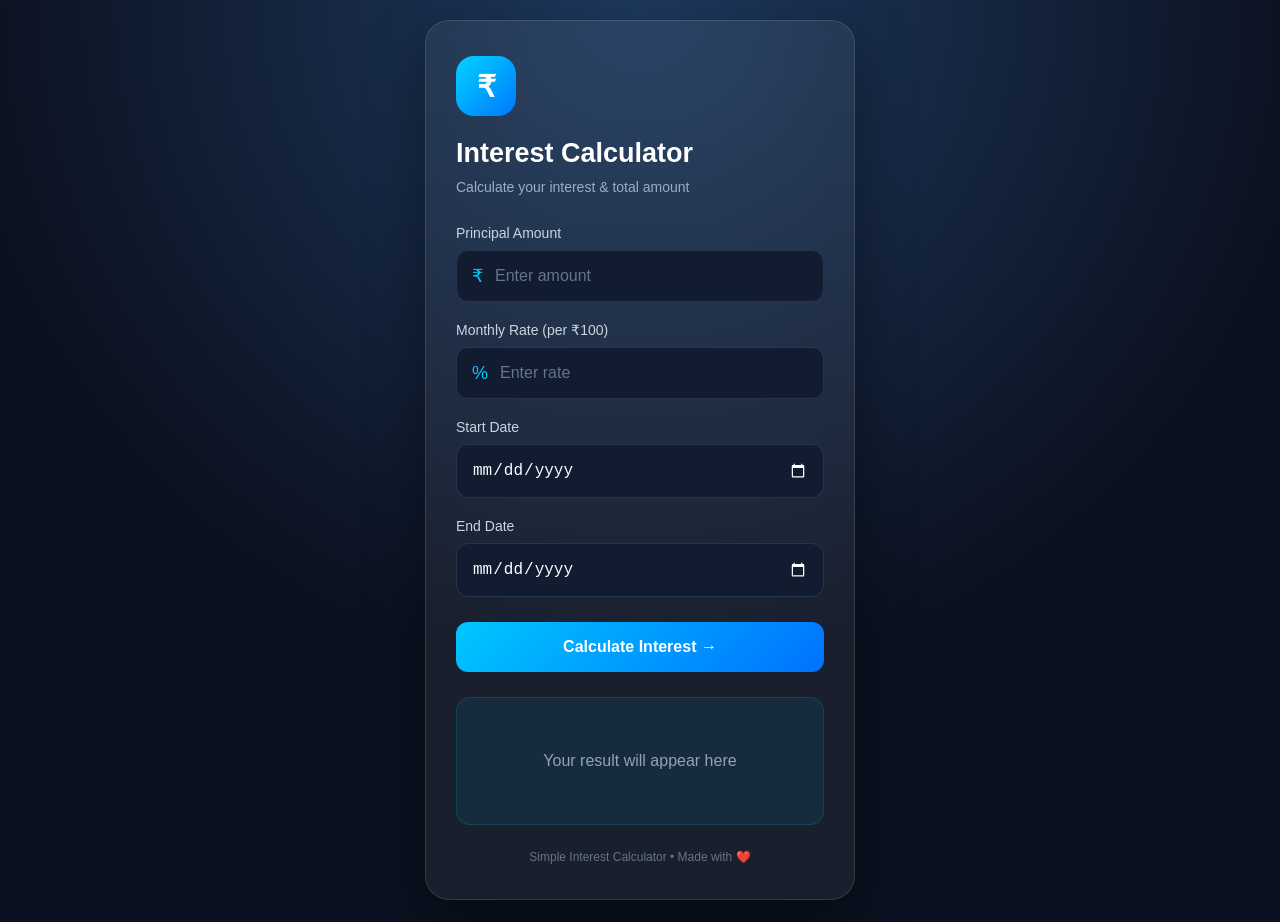
==== index.html @ 7c33886a "Add files via upload" ====
<!DOCTYPE html>
<html lang="en">
<head>
    <meta charset="UTF-8">
<meta name="viewport" content="width=device-width, initial-scale=1.0">
<title>Interest Calculator</title>

<link rel="icon" type="image/png" href="https://raw.githubusercontent.com/ManishKumar18k/Interest-Calculator/main/Glossy%20Rupee%20Investment%20Growth%20Icon.png">

<link rel="stylesheet" href="styles.css">
</head>
<body>

    <div class="container">

        <div class="calculator">

            <div class="icon">₹</div>

            <h1>Interest Calculator</h1>
            <p class="subtitle">Calculate your interest & total amount</p>

            <div class="input-box">
                <label>Principal Amount</label>
                <div class="input-field">
                    <span>₹</span>
                    <input type="number" id="principal" placeholder="Enter amount">
                </div>
            </div>

            <div class="input-box">
                <label>Monthly Rate (per ₹100)</label>
                <div class="input-field">
                    <span>%</span>
                    <input type="number" id="rate" placeholder="Enter rate">
                </div>
            </div>

            <div class="input-box">
                <label>Start Date</label>
                <div class="input-field">
                    <input type="date" id="startDate">
                </div>
            </div>

            <div class="input-box">
                <label>End Date</label>
                <div class="input-field">
                    <input type="date" id="endDate">
                </div>
            </div>

            <button onclick="calculateInterest()">Calculate Interest →</button>

            <div id="result" class="result">
                <p>Your result will appear here</p>
            </div>

            <div class="footer">
                Simple Interest Calculator • Made with ❤️
            </div>

        </div>

    </div>

    <script src="script.js"></script>

</body>
</html>
---- styles.css ----
* {
    margin: 0;
    padding: 0;
    box-sizing: border-box;
}

body {
    font-family: Arial, sans-serif;
    background: #0b1120;
    color: white;
    min-height: 100vh;
}

.container {
    min-height: 100vh;
    display: flex;
    justify-content: center;
    align-items: center;
    padding: 20px;
    background: radial-gradient(circle at top, #1e3a5f, #0b1120 60%);
}

.calculator {
    width: 100%;
    max-width: 430px;
    padding: 35px 30px;
    background: rgba(255, 255, 255, 0.06);
    border: 1px solid rgba(255, 255, 255, 0.12);
    border-radius: 24px;
    box-shadow: 0 20px 60px rgba(0, 0, 0, 0.4);
    backdrop-filter: blur(15px);
}

.icon {
    width: 60px;
    height: 60px;
    display: flex;
    justify-content: center;
    align-items: center;
    background: linear-gradient(135deg, #00d4ff, #0077ff);
    border-radius: 18px;
    font-size: 30px;
    font-weight: bold;
    margin-bottom: 22px;
}

h1 {
    font-size: 27px;
    margin-bottom: 10px;
}

.subtitle {
    color: #9caec5;
    font-size: 14px;
    margin-bottom: 30px;
}

.input-box {
    margin-bottom: 20px;
}

label {
    display: block;
    font-size: 14px;
    color: #cbd5e1;
    margin-bottom: 9px;
}

.input-field {
    display: flex;
    align-items: center;
    background: #111c30;
    border: 1px solid #263650;
    border-radius: 12px;
    padding: 0 15px;
    transition: 0.3s;
}

.input-field:focus-within {
    border-color: #00bfff;
    box-shadow: 0 0 0 3px rgba(0, 191, 255, 0.12);
}

.input-field span {
    color: #00c8ff;
    font-size: 18px;
    margin-right: 12px;
}

input {
    width: 100%;
    padding: 16px 0;
    background: transparent;
    border: none;
    outline: none;
    color: white;
    font-size: 16px;
}

input[type="date"] {
    color-scheme: dark;
}

input::placeholder {
    color: #64748b;
}

button {
    width: 100%;
    padding: 16px;
    border: none;
    border-radius: 12px;
    margin-top: 5px;
    background: linear-gradient(135deg, #00c6ff, #0072ff);
    color: white;
    font-size: 16px;
    font-weight: bold;
    cursor: pointer;
    transition: 0.3s;
}

button:hover {
    transform: translateY(-2px);
    box-shadow: 0 8px 25px rgba(0, 114, 255, 0.35);
}

button:active {
    transform: scale(0.98);
}

.result {
    margin-top: 25px;
    padding: 20px;
    background: rgba(0, 198, 255, 0.08);
    border: 1px solid rgba(0, 198, 255, 0.15);
    border-radius: 14px;
    color: #dbeafe;
    line-height: 1.8;
    white-space: pre-line;
}

.result p {
    color: #94a3b8;
    text-align: center;
}

.footer {
    text-align: center;
    color: #64748b;
    font-size: 12px;
    margin-top: 25px;
}

@media (max-width: 480px) {

    .calculator {
        padding: 28px 22px;
    }

    h1 {
        font-size: 24px;
    }

    .container {
        padding: 15px;
    }
}
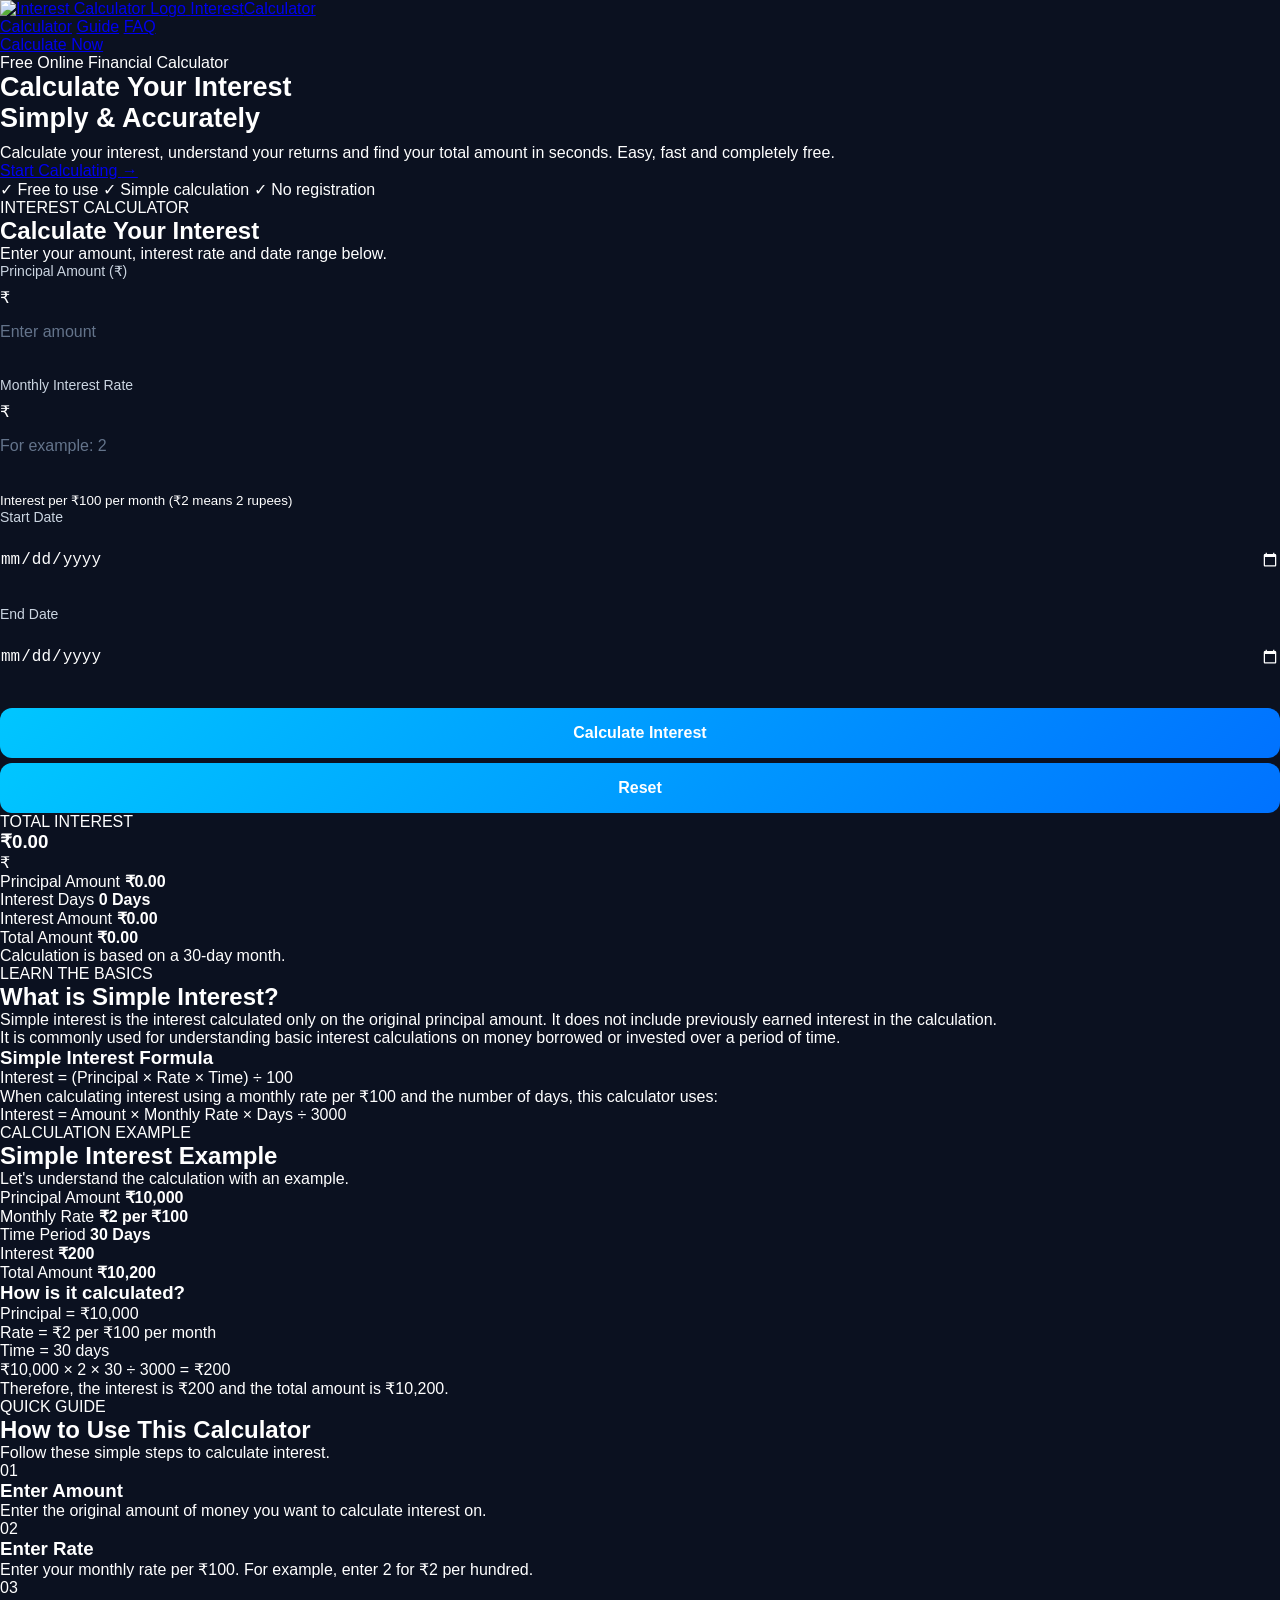
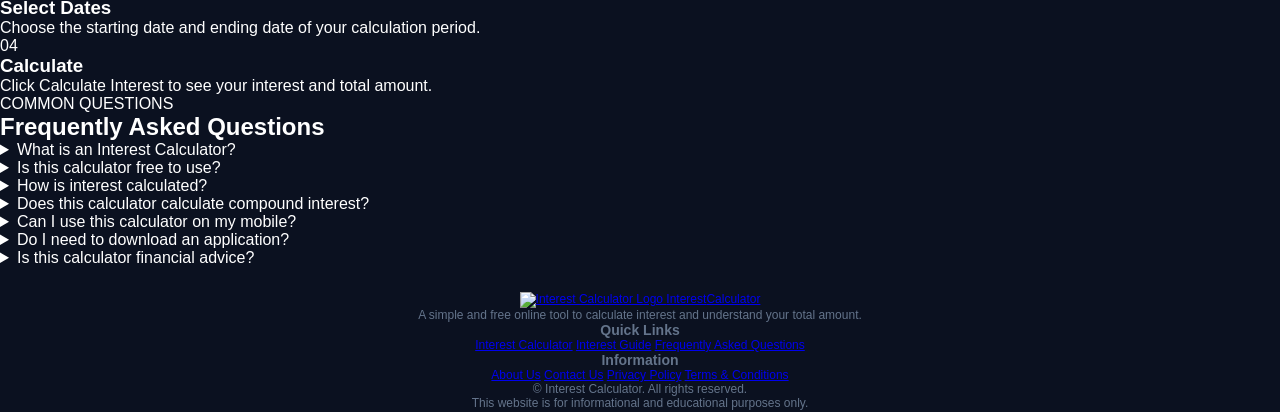
==== commit ac579c6d: "Revamp index.html with SEO and UI improvements Updated the HTML structure and added meta tags for im" ====
--- a/index.html
+++ b/index.html
@@ -3,67 +3,514 @@
 <html lang="en">
 <head>
     <meta charset="UTF-8">
-<meta name="viewport" content="width=device-width, initial-scale=1.0">
-<title>Interest Calculator</title>
-
-<link rel="icon" type="image/png" href="https://raw.githubusercontent.com/ManishKumar18k/Interest-Calculator/main/Glossy%20Rupee%20Investment%20Growth%20Icon.png">
-
-<link rel="stylesheet" href="styles.css">
+    <meta name="viewport" content="width=device-width, initial-scale=1.0">
+
+    <title>Interest Calculator - Calculate Simple Interest Online</title>
+
+    <meta name="description" content="Calculate simple interest quickly and easily with our free interest calculator. Enter amount, monthly rate and dates to calculate interest and total amount.">
+
+    <meta name="keywords" content="interest calculator, simple interest calculator, money interest calculator, interest calculation, monthly interest calculator">
+
+    <meta name="author" content="Interest Calculator">
+
+    <meta name="robots" content="index, follow">
+
+    <meta name="theme-color" content="#0b1220">
+
+    <link rel="icon" type="image/png"
+    href="https://raw.githubusercontent.com/ManishKumar18k/Interest-Calculator/main/Glossy%20Rupee%20Investment%20Growth%20Icon.png">
+
+    <link rel="stylesheet" href="styles.css">
+
+    <script type="application/ld+json">
+    {
+      "@context": "https://schema.org",
+      "@type": "WebApplication",
+      "name": "Interest Calculator",
+      "applicationCategory": "FinanceApplication",
+      "operatingSystem": "Any",
+      "description": "A free online calculator to calculate simple interest based on amount, monthly rate and date range.",
+      "offers": {
+        "@type": "Offer",
+        "price": "0",
+        "priceCurrency": "INR"
+      }
+    }
+    </script>
 </head>
+
 <body>
 
-    <div class="container">
-
-        <div class="calculator">
-
-            <div class="icon">₹</div>
-
-            <h1>Interest Calculator</h1>
-            <p class="subtitle">Calculate your interest & total amount</p>
-
-            <div class="input-box">
-                <label>Principal Amount</label>
-                <div class="input-field">
-                    <span>₹</span>
-                    <input type="number" id="principal" placeholder="Enter amount">
-                </div>
-            </div>
-
-            <div class="input-box">
-                <label>Monthly Rate (per ₹100)</label>
-                <div class="input-field">
-                    <span>%</span>
-                    <input type="number" id="rate" placeholder="Enter rate">
-                </div>
-            </div>
-
-            <div class="input-box">
-                <label>Start Date</label>
-                <div class="input-field">
-                    <input type="date" id="startDate">
-                </div>
-            </div>
-
-            <div class="input-box">
-                <label>End Date</label>
-                <div class="input-field">
-                    <input type="date" id="endDate">
-                </div>
-            </div>
-
-            <button onclick="calculateInterest()">Calculate Interest →</button>
-
-            <div id="result" class="result">
-                <p>Your result will appear here</p>
-            </div>
-
-            <div class="footer">
-                Simple Interest Calculator • Made with ❤️
-            </div>
+    <!-- NAVBAR -->
+    <header class="navbar">
+        <div class="nav-container">
+
+            <a href="index.html" class="brand">
+                <img src="https://raw.githubusercontent.com/ManishKumar18k/Interest-Calculator/main/Glossy%20Rupee%20Investment%20Growth%20Icon.png" alt="Interest Calculator Logo">
+                <span>Interest<span class="brand-highlight">Calculator</span></span>
+            </a>
+
+            <nav class="nav-links">
+                <a href="#calculator">Calculator</a>
+                <a href="#guide">Guide</a>
+                <a href="#faq">FAQ</a>
+            </nav>
+
+            <a href="#calculator" class="nav-button">Calculate Now</a>
 
         </div>
-
-    </div>
+    </header>
+
+
+    <!-- HERO SECTION -->
+    <section class="hero">
+
+        <div class="hero-content">
+
+            <div class="hero-badge">
+                <span class="badge-dot"></span>
+                Free Online Financial Calculator
+            </div>
+
+            <h1>Calculate Your Interest<br>
+                <span class="gradient-text">Simply & Accurately</span>
+            </h1>
+
+            <p>
+                Calculate your interest, understand your returns and find your
+                total amount in seconds. Easy, fast and completely free.
+            </p>
+
+            <a href="#calculator" class="primary-button">
+                Start Calculating <span>→</span>
+            </a>
+
+            <div class="hero-features">
+                <span>✓ Free to use</span>
+                <span>✓ Simple calculation</span>
+                <span>✓ No registration</span>
+            </div>
+
+        </div>
+
+    </section>
+
+
+    <!-- CALCULATOR -->
+    <main>
+
+        <section class="calculator-section" id="calculator">
+
+            <div class="section-heading">
+                <span class="section-label">INTEREST CALCULATOR</span>
+                <h2>Calculate Your Interest</h2>
+                <p>Enter your amount, interest rate and date range below.</p>
+            </div>
+
+            <div class="calculator-card">
+
+                <div class="calculator-form">
+
+                    <div class="input-group">
+
+                        <label for="principal">Principal Amount (₹)</label>
+
+                        <div class="input-box">
+                            <span class="input-icon">₹</span>
+                            <input type="number" id="principal"
+                            placeholder="Enter amount"
+                            min="1"
+                            step="0.01">
+                        </div>
+
+                    </div>
+
+
+                    <div class="input-group">
+
+                        <label for="rate">Monthly Interest Rate</label>
+
+                        <div class="input-box">
+                            <span class="input-icon">₹</span>
+                            <input type="number" id="rate"
+                            placeholder="For example: 2"
+                            min="0"
+                            step="0.01">
+                        </div>
+
+                        <small>Interest per ₹100 per month (₹2 means 2 rupees)</small>
+
+                    </div>
+
+
+                    <div class="date-row">
+
+                        <div class="input-group">
+
+                            <label for="startDate">Start Date</label>
+
+                            <div class="input-box">
+                                <input type="date" id="startDate">
+                            </div>
+
+                        </div>
+
+
+                        <div class="input-group">
+
+                            <label for="endDate">End Date</label>
+
+                            <div class="input-box">
+                                <input type="date" id="endDate">
+                            </div>
+
+                        </div>
+
+                    </div>
+
+
+                    <div class="button-row">
+
+                        <button type="button" id="calculateBtn" class="calculate-button">
+                            Calculate Interest
+                        </button>
+
+                        <button type="button" id="resetBtn" class="reset-button">
+                            Reset
+                        </button>
+
+                    </div>
+
+                    <p id="errorMessage" class="error-message"></p>
+
+                </div>
+
+
+                <!-- RESULT -->
+                <div class="result-card" id="resultCard">
+
+                    <div class="result-top">
+                        <div>
+                            <span class="result-label">TOTAL INTEREST</span>
+                            <h3 id="interestResult">₹0.00</h3>
+                        </div>
+
+                        <div class="result-icon">₹</div>
+                    </div>
+
+                    <div class="result-divider"></div>
+
+                    <div class="result-detail">
+                        <span>Principal Amount</span>
+                        <strong id="principalResult">₹0.00</strong>
+                    </div>
+
+                    <div class="result-detail">
+                        <span>Interest Days</span>
+                        <strong id="daysResult">0 Days</strong>
+                    </div>
+
+                    <div class="result-detail">
+                        <span>Interest Amount</span>
+                        <strong id="interestDetail">₹0.00</strong>
+                    </div>
+
+                    <div class="total-box">
+                        <span>Total Amount</span>
+                        <strong id="totalResult">₹0.00</strong>
+                    </div>
+
+                    <p class="result-note">
+                        Calculation is based on a 30-day month.
+                    </p>
+
+                </div>
+
+            </div>
+
+        </section>
+
+
+        <!-- ABOUT SIMPLE INTEREST -->
+        <section class="content-section" id="guide">
+
+            <div class="section-heading">
+                <span class="section-label">LEARN THE BASICS</span>
+                <h2>What is Simple Interest?</h2>
+            </div>
+
+            <div class="content-card">
+
+                <p>
+                    Simple interest is the interest calculated only on the
+                    original principal amount. It does not include previously
+                    earned interest in the calculation.
+                </p>
+
+                <p>
+                    It is commonly used for understanding basic interest
+                    calculations on money borrowed or invested over a period
+                    of time.
+                </p>
+
+                <div class="formula-box">
+
+                    <h3>Simple Interest Formula</h3>
+
+                    <div class="formula">
+                        Interest = (Principal × Rate × Time) ÷ 100
+                    </div>
+
+                    <p>
+                        When calculating interest using a monthly rate per ₹100
+                        and the number of days, this calculator uses:
+                    </p>
+
+                    <div class="formula">
+                        Interest = Amount × Monthly Rate × Days ÷ 3000
+                    </div>
+
+                </div>
+
+            </div>
+
+        </section>
+
+
+        <!-- EXAMPLE -->
+        <section class="content-section">
+
+            <div class="section-heading">
+                <span class="section-label">CALCULATION EXAMPLE</span>
+                <h2>Simple Interest Example</h2>
+                <p>Let's understand the calculation with an example.</p>
+            </div>
+
+            <div class="example-card">
+
+                <div class="example-item">
+                    <span>Principal Amount</span>
+                    <strong>₹10,000</strong>
+                </div>
+
+                <div class="example-item">
+                    <span>Monthly Rate</span>
+                    <strong>₹2 per ₹100</strong>
+                </div>
+
+                <div class="example-item">
+                    <span>Time Period</span>
+                    <strong>30 Days</strong>
+                </div>
+
+                <div class="example-item">
+                    <span>Interest</span>
+                    <strong class="green-text">₹200</strong>
+                </div>
+
+                <div class="example-total">
+                    <span>Total Amount</span>
+                    <strong>₹10,200</strong>
+                </div>
+
+            </div>
+
+            <div class="example-explanation">
+
+                <h3>How is it calculated?</h3>
+
+                <p>
+                    Principal = ₹10,000<br>
+                    Rate = ₹2 per ₹100 per month<br>
+                    Time = 30 days
+                </p>
+
+                <p class="calculation">
+                    ₹10,000 × 2 × 30 ÷ 3000 = ₹200
+                </p>
+
+                <p>
+                    Therefore, the interest is ₹200 and the total amount is
+                    ₹10,200.
+                </p>
+
+            </div>
+
+        </section>
+
+
+        <!-- HOW TO USE -->
+        <section class="content-section">
+
+            <div class="section-heading">
+                <span class="section-label">QUICK GUIDE</span>
+                <h2>How to Use This Calculator</h2>
+                <p>Follow these simple steps to calculate interest.</p>
+            </div>
+
+            <div class="steps-grid">
+
+                <div class="step-card">
+                    <div class="step-number">01</div>
+                    <h3>Enter Amount</h3>
+                    <p>Enter the original amount of money you want to calculate interest on.</p>
+                </div>
+
+                <div class="step-card">
+                    <div class="step-number">02</div>
+                    <h3>Enter Rate</h3>
+                    <p>Enter your monthly rate per ₹100. For example, enter 2 for ₹2 per hundred.</p>
+                </div>
+
+                <div class="step-card">
+                    <div class="step-number">03</div>
+                    <h3>Select Dates</h3>
+                    <p>Choose the starting date and ending date of your calculation period.</p>
+                </div>
+
+                <div class="step-card">
+                    <div class="step-number">04</div>
+                    <h3>Calculate</h3>
+                    <p>Click Calculate Interest to see your interest and total amount.</p>
+                </div>
+
+            </div>
+
+        </section>
+
+
+        <!-- FAQ -->
+        <section class="content-section faq-section" id="faq">
+
+            <div class="section-heading">
+                <span class="section-label">COMMON QUESTIONS</span>
+                <h2>Frequently Asked Questions</h2>
+            </div>
+
+            <div class="faq-list">
+
+                <details class="faq-item">
+                    <summary>What is an Interest Calculator?</summary>
+                    <p>
+                        An interest calculator is a tool that helps you calculate
+                        interest on a principal amount based on a rate and time period.
+                    </p>
+                </details>
+
+                <details class="faq-item">
+                    <summary>Is this calculator free to use?</summary>
+                    <p>
+                        Yes, this calculator is free to use. You do not need to
+                        create an account or register.
+                    </p>
+                </details>
+
+                <details class="faq-item">
+                    <summary>How is interest calculated?</summary>
+                    <p>
+                        Interest is calculated using the principal amount,
+                        monthly rate per ₹100 and the number of days.
+                        The calculation assumes a 30-day month.
+                    </p>
+                </details>
+
+                <details class="faq-item">
+                    <summary>Does this calculator calculate compound interest?</summary>
+                    <p>
+                        No. This calculator currently calculates simple interest.
+                        Compound interest calculations are different because
+                        interest may be added to the principal over time.
+                    </p>
+                </details>
+
+                <details class="faq-item">
+                    <summary>Can I use this calculator on my mobile?</summary>
+                    <p>
+                        Yes. The website is designed to work on mobile phones,
+                        tablets and desktop computers.
+                    </p>
+                </details>
+
+                <details class="faq-item">
+                    <summary>Do I need to download an application?</summary>
+                    <p>
+                        No. You can use this calculator directly in your web browser.
+                    </p>
+                </details>
+
+                <details class="faq-item">
+                    <summary>Is this calculator financial advice?</summary>
+                    <p>
+                        No. This calculator is only a calculation tool.
+                        It does not provide financial, investment or legal advice.
+                        Please verify your rate and calculation before making decisions.
+                    </p>
+                </details>
+
+            </div>
+
+        </section>
+
+    </main>
+
+
+    <!-- FOOTER -->
+    <footer class="footer">
+
+        <div class="footer-main">
+
+            <div class="footer-brand">
+
+                <a href="index.html" class="brand footer-logo">
+                    <img src="https://raw.githubusercontent.com/ManishKumar18k/Interest-Calculator/main/Glossy%20Rupee%20Investment%20Growth%20Icon.png" alt="Interest Calculator Logo">
+                    <span>Interest<span class="brand-highlight">Calculator</span></span>
+                </a>
+
+                <p>
+                    A simple and free online tool to calculate interest and
+                    understand your total amount.
+                </p>
+
+            </div>
+
+
+            <div class="footer-links">
+
+                <h3>Quick Links</h3>
+
+                <a href="#calculator">Interest Calculator</a>
+                <a href="#guide">Interest Guide</a>
+                <a href="#faq">Frequently Asked Questions</a>
+
+            </div>
+
+
+            <div class="footer-links">
+
+                <h3>Information</h3>
+
+                <a href="about.html">About Us</a>
+                <a href="contact.html">Contact Us</a>
+                <a href="privacy-policy.html">Privacy Policy</a>
+                <a href="terms.html">Terms & Conditions</a>
+
+            </div>
+
+        </div>
+
+
+        <div class="footer-bottom">
+
+            <p>© <span id="currentYear"></span> Interest Calculator. All rights reserved.</p>
+
+            <p class="disclaimer">
+                This website is for informational and educational purposes only.
+            </p>
+
+        </div>
+
+    </footer>
+
 
     <script src="script.js"></script>
 
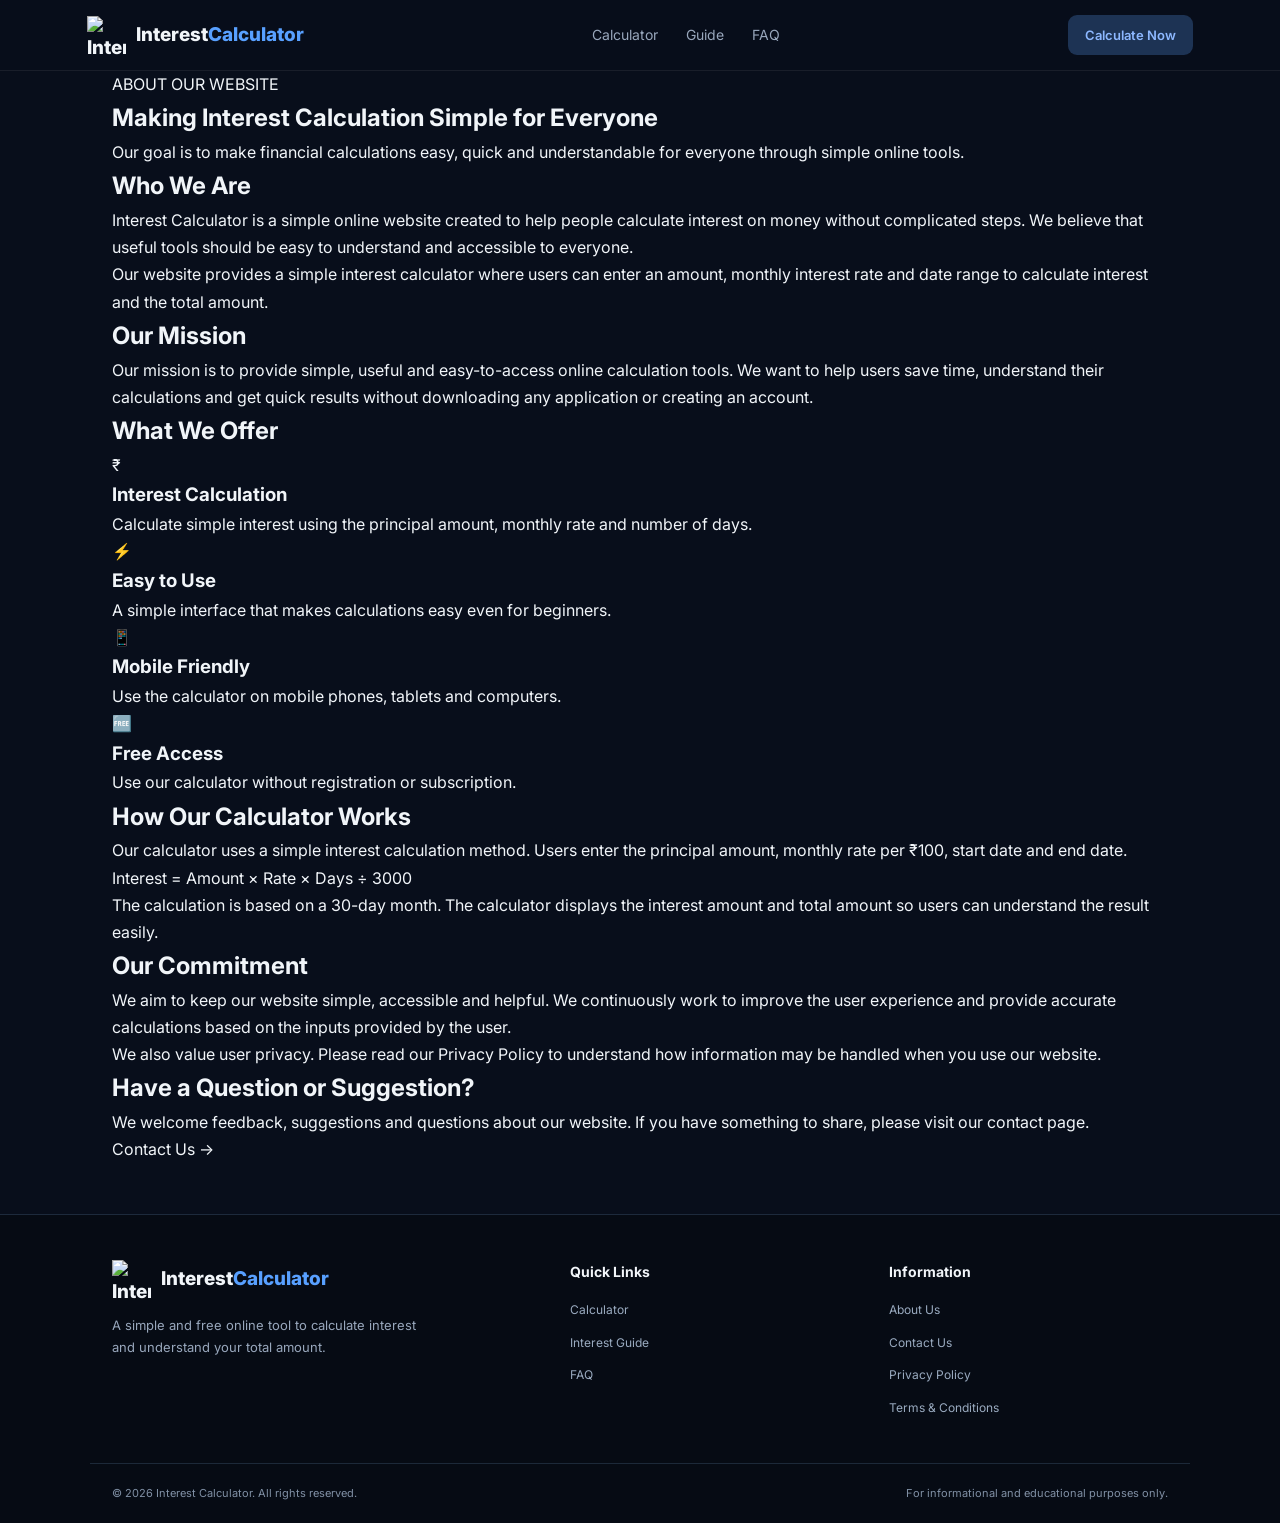
==== commit 99fae0b8: "Update index.html" ====
--- a/index.html
+++ b/index.html
@@ -5,43 +5,22 @@
     <meta charset="UTF-8">
     <meta name="viewport" content="width=device-width, initial-scale=1.0">
 
-    <title>Interest Calculator - Calculate Simple Interest Online</title>
-
-    <meta name="description" content="Calculate simple interest quickly and easily with our free interest calculator. Enter amount, monthly rate and dates to calculate interest and total amount.">
-
-    <meta name="keywords" content="interest calculator, simple interest calculator, money interest calculator, interest calculation, monthly interest calculator">
-
-    <meta name="author" content="Interest Calculator">
+    <title>About Us - Interest Calculator</title>
+
+    <meta name="description" content="Learn about Interest Calculator, a free online tool designed to make simple interest calculations easy and understandable.">
 
     <meta name="robots" content="index, follow">
-
-    <meta name="theme-color" content="#0b1220">
 
     <link rel="icon" type="image/png"
     href="https://raw.githubusercontent.com/ManishKumar18k/Interest-Calculator/main/Glossy%20Rupee%20Investment%20Growth%20Icon.png">
 
     <link rel="stylesheet" href="styles.css">
-
-    <script type="application/ld+json">
-    {
-      "@context": "https://schema.org",
-      "@type": "WebApplication",
-      "name": "Interest Calculator",
-      "applicationCategory": "FinanceApplication",
-      "operatingSystem": "Any",
-      "description": "A free online calculator to calculate simple interest based on amount, monthly rate and date range.",
-      "offers": {
-        "@type": "Offer",
-        "price": "0",
-        "priceCurrency": "INR"
-      }
-    }
-    </script>
+    <link rel="stylesheet" href="about.css">
 </head>
 
 <body>
 
-    <!-- NAVBAR -->
+    <!-- NAVIGATION -->
     <header class="navbar">
         <div class="nav-container">
 
@@ -51,403 +30,172 @@
             </a>
 
             <nav class="nav-links">
-                <a href="#calculator">Calculator</a>
-                <a href="#guide">Guide</a>
-                <a href="#faq">FAQ</a>
+                <a href="index.html#calculator">Calculator</a>
+                <a href="index.html#guide">Guide</a>
+                <a href="index.html#faq">FAQ</a>
             </nav>
 
-            <a href="#calculator" class="nav-button">Calculate Now</a>
+            <a href="index.html#calculator" class="nav-button">
+                Calculate Now
+            </a>
 
         </div>
     </header>
 
 
-    <!-- HERO SECTION -->
-    <section class="hero">
-
-        <div class="hero-content">
-
-            <div class="hero-badge">
-                <span class="badge-dot"></span>
-                Free Online Financial Calculator
-            </div>
-
-            <h1>Calculate Your Interest<br>
-                <span class="gradient-text">Simply & Accurately</span>
-            </h1>
-
-            <p>
-                Calculate your interest, understand your returns and find your
-                total amount in seconds. Easy, fast and completely free.
-            </p>
-
-            <a href="#calculator" class="primary-button">
-                Start Calculating <span>→</span>
+    <!-- ABOUT PAGE -->
+    <main class="about-main">
+
+        <section class="about-hero">
+
+            <div class="about-badge">ABOUT OUR WEBSITE</div>
+
+            <h1>Making Interest Calculation <span>Simple for Everyone</span></h1>
+
+            <p>
+                Our goal is to make financial calculations easy, quick and
+                understandable for everyone through simple online tools.
+            </p>
+
+        </section>
+
+
+        <section class="about-card">
+
+            <h2>Who We Are</h2>
+
+            <p>
+                Interest Calculator is a simple online website created to help
+                people calculate interest on money without complicated steps.
+                We believe that useful tools should be easy to understand and
+                accessible to everyone.
+            </p>
+
+            <p>
+                Our website provides a simple interest calculator where users
+                can enter an amount, monthly interest rate and date range to
+                calculate interest and the total amount.
+            </p>
+
+        </section>
+
+
+        <section class="about-card">
+
+            <h2>Our Mission</h2>
+
+            <p>
+                Our mission is to provide simple, useful and easy-to-access
+                online calculation tools. We want to help users save time,
+                understand their calculations and get quick results without
+                downloading any application or creating an account.
+            </p>
+
+        </section>
+
+
+        <section class="about-card">
+
+            <h2>What We Offer</h2>
+
+            <div class="about-features">
+
+                <div class="about-feature">
+                    <div class="feature-icon">₹</div>
+                    <h3>Interest Calculation</h3>
+                    <p>
+                        Calculate simple interest using the principal amount,
+                        monthly rate and number of days.
+                    </p>
+                </div>
+
+                <div class="about-feature">
+                    <div class="feature-icon">⚡</div>
+                    <h3>Easy to Use</h3>
+                    <p>
+                        A simple interface that makes calculations easy even
+                        for beginners.
+                    </p>
+                </div>
+
+                <div class="about-feature">
+                    <div class="feature-icon">📱</div>
+                    <h3>Mobile Friendly</h3>
+                    <p>
+                        Use the calculator on mobile phones, tablets and
+                        computers.
+                    </p>
+                </div>
+
+                <div class="about-feature">
+                    <div class="feature-icon">🆓</div>
+                    <h3>Free Access</h3>
+                    <p>
+                        Use our calculator without registration or subscription.
+                    </p>
+                </div>
+
+            </div>
+
+        </section>
+
+
+        <section class="about-card">
+
+            <h2>How Our Calculator Works</h2>
+
+            <p>
+                Our calculator uses a simple interest calculation method.
+                Users enter the principal amount, monthly rate per ₹100,
+                start date and end date.
+            </p>
+
+            <div class="about-formula">
+                Interest = Amount × Rate × Days ÷ 3000
+            </div>
+
+            <p>
+                The calculation is based on a 30-day month. The calculator
+                displays the interest amount and total amount so users can
+                understand the result easily.
+            </p>
+
+        </section>
+
+
+        <section class="about-card">
+
+            <h2>Our Commitment</h2>
+
+            <p>
+                We aim to keep our website simple, accessible and helpful.
+                We continuously work to improve the user experience and
+                provide accurate calculations based on the inputs provided
+                by the user.
+            </p>
+
+            <p>
+                We also value user privacy. Please read our Privacy Policy
+                to understand how information may be handled when you use
+                our website.
+            </p>
+
+        </section>
+
+
+        <section class="about-contact">
+
+            <h2>Have a Question or Suggestion?</h2>
+
+            <p>
+                We welcome feedback, suggestions and questions about our
+                website. If you have something to share, please visit
+                our contact page.
+            </p>
+
+            <a href="contact.html" class="about-contact-button">
+                Contact Us →
             </a>
-
-            <div class="hero-features">
-                <span>✓ Free to use</span>
-                <span>✓ Simple calculation</span>
-                <span>✓ No registration</span>
-            </div>
-
-        </div>
-
-    </section>
-
-
-    <!-- CALCULATOR -->
-    <main>
-
-        <section class="calculator-section" id="calculator">
-
-            <div class="section-heading">
-                <span class="section-label">INTEREST CALCULATOR</span>
-                <h2>Calculate Your Interest</h2>
-                <p>Enter your amount, interest rate and date range below.</p>
-            </div>
-
-            <div class="calculator-card">
-
-                <div class="calculator-form">
-
-                    <div class="input-group">
-
-                        <label for="principal">Principal Amount (₹)</label>
-
-                        <div class="input-box">
-                            <span class="input-icon">₹</span>
-                            <input type="number" id="principal"
-                            placeholder="Enter amount"
-                            min="1"
-                            step="0.01">
-                        </div>
-
-                    </div>
-
-
-                    <div class="input-group">
-
-                        <label for="rate">Monthly Interest Rate</label>
-
-                        <div class="input-box">
-                            <span class="input-icon">₹</span>
-                            <input type="number" id="rate"
-                            placeholder="For example: 2"
-                            min="0"
-                            step="0.01">
-                        </div>
-
-                        <small>Interest per ₹100 per month (₹2 means 2 rupees)</small>
-
-                    </div>
-
-
-                    <div class="date-row">
-
-                        <div class="input-group">
-
-                            <label for="startDate">Start Date</label>
-
-                            <div class="input-box">
-                                <input type="date" id="startDate">
-                            </div>
-
-                        </div>
-
-
-                        <div class="input-group">
-
-                            <label for="endDate">End Date</label>
-
-                            <div class="input-box">
-                                <input type="date" id="endDate">
-                            </div>
-
-                        </div>
-
-                    </div>
-
-
-                    <div class="button-row">
-
-                        <button type="button" id="calculateBtn" class="calculate-button">
-                            Calculate Interest
-                        </button>
-
-                        <button type="button" id="resetBtn" class="reset-button">
-                            Reset
-                        </button>
-
-                    </div>
-
-                    <p id="errorMessage" class="error-message"></p>
-
-                </div>
-
-
-                <!-- RESULT -->
-                <div class="result-card" id="resultCard">
-
-                    <div class="result-top">
-                        <div>
-                            <span class="result-label">TOTAL INTEREST</span>
-                            <h3 id="interestResult">₹0.00</h3>
-                        </div>
-
-                        <div class="result-icon">₹</div>
-                    </div>
-
-                    <div class="result-divider"></div>
-
-                    <div class="result-detail">
-                        <span>Principal Amount</span>
-                        <strong id="principalResult">₹0.00</strong>
-                    </div>
-
-                    <div class="result-detail">
-                        <span>Interest Days</span>
-                        <strong id="daysResult">0 Days</strong>
-                    </div>
-
-                    <div class="result-detail">
-                        <span>Interest Amount</span>
-                        <strong id="interestDetail">₹0.00</strong>
-                    </div>
-
-                    <div class="total-box">
-                        <span>Total Amount</span>
-                        <strong id="totalResult">₹0.00</strong>
-                    </div>
-
-                    <p class="result-note">
-                        Calculation is based on a 30-day month.
-                    </p>
-
-                </div>
-
-            </div>
-
-        </section>
-
-
-        <!-- ABOUT SIMPLE INTEREST -->
-        <section class="content-section" id="guide">
-
-            <div class="section-heading">
-                <span class="section-label">LEARN THE BASICS</span>
-                <h2>What is Simple Interest?</h2>
-            </div>
-
-            <div class="content-card">
-
-                <p>
-                    Simple interest is the interest calculated only on the
-                    original principal amount. It does not include previously
-                    earned interest in the calculation.
-                </p>
-
-                <p>
-                    It is commonly used for understanding basic interest
-                    calculations on money borrowed or invested over a period
-                    of time.
-                </p>
-
-                <div class="formula-box">
-
-                    <h3>Simple Interest Formula</h3>
-
-                    <div class="formula">
-                        Interest = (Principal × Rate × Time) ÷ 100
-                    </div>
-
-                    <p>
-                        When calculating interest using a monthly rate per ₹100
-                        and the number of days, this calculator uses:
-                    </p>
-
-                    <div class="formula">
-                        Interest = Amount × Monthly Rate × Days ÷ 3000
-                    </div>
-
-                </div>
-
-            </div>
-
-        </section>
-
-
-        <!-- EXAMPLE -->
-        <section class="content-section">
-
-            <div class="section-heading">
-                <span class="section-label">CALCULATION EXAMPLE</span>
-                <h2>Simple Interest Example</h2>
-                <p>Let's understand the calculation with an example.</p>
-            </div>
-
-            <div class="example-card">
-
-                <div class="example-item">
-                    <span>Principal Amount</span>
-                    <strong>₹10,000</strong>
-                </div>
-
-                <div class="example-item">
-                    <span>Monthly Rate</span>
-                    <strong>₹2 per ₹100</strong>
-                </div>
-
-                <div class="example-item">
-                    <span>Time Period</span>
-                    <strong>30 Days</strong>
-                </div>
-
-                <div class="example-item">
-                    <span>Interest</span>
-                    <strong class="green-text">₹200</strong>
-                </div>
-
-                <div class="example-total">
-                    <span>Total Amount</span>
-                    <strong>₹10,200</strong>
-                </div>
-
-            </div>
-
-            <div class="example-explanation">
-
-                <h3>How is it calculated?</h3>
-
-                <p>
-                    Principal = ₹10,000<br>
-                    Rate = ₹2 per ₹100 per month<br>
-                    Time = 30 days
-                </p>
-
-                <p class="calculation">
-                    ₹10,000 × 2 × 30 ÷ 3000 = ₹200
-                </p>
-
-                <p>
-                    Therefore, the interest is ₹200 and the total amount is
-                    ₹10,200.
-                </p>
-
-            </div>
-
-        </section>
-
-
-        <!-- HOW TO USE -->
-        <section class="content-section">
-
-            <div class="section-heading">
-                <span class="section-label">QUICK GUIDE</span>
-                <h2>How to Use This Calculator</h2>
-                <p>Follow these simple steps to calculate interest.</p>
-            </div>
-
-            <div class="steps-grid">
-
-                <div class="step-card">
-                    <div class="step-number">01</div>
-                    <h3>Enter Amount</h3>
-                    <p>Enter the original amount of money you want to calculate interest on.</p>
-                </div>
-
-                <div class="step-card">
-                    <div class="step-number">02</div>
-                    <h3>Enter Rate</h3>
-                    <p>Enter your monthly rate per ₹100. For example, enter 2 for ₹2 per hundred.</p>
-                </div>
-
-                <div class="step-card">
-                    <div class="step-number">03</div>
-                    <h3>Select Dates</h3>
-                    <p>Choose the starting date and ending date of your calculation period.</p>
-                </div>
-
-                <div class="step-card">
-                    <div class="step-number">04</div>
-                    <h3>Calculate</h3>
-                    <p>Click Calculate Interest to see your interest and total amount.</p>
-                </div>
-
-            </div>
-
-        </section>
-
-
-        <!-- FAQ -->
-        <section class="content-section faq-section" id="faq">
-
-            <div class="section-heading">
-                <span class="section-label">COMMON QUESTIONS</span>
-                <h2>Frequently Asked Questions</h2>
-            </div>
-
-            <div class="faq-list">
-
-                <details class="faq-item">
-                    <summary>What is an Interest Calculator?</summary>
-                    <p>
-                        An interest calculator is a tool that helps you calculate
-                        interest on a principal amount based on a rate and time period.
-                    </p>
-                </details>
-
-                <details class="faq-item">
-                    <summary>Is this calculator free to use?</summary>
-                    <p>
-                        Yes, this calculator is free to use. You do not need to
-                        create an account or register.
-                    </p>
-                </details>
-
-                <details class="faq-item">
-                    <summary>How is interest calculated?</summary>
-                    <p>
-                        Interest is calculated using the principal amount,
-                        monthly rate per ₹100 and the number of days.
-                        The calculation assumes a 30-day month.
-                    </p>
-                </details>
-
-                <details class="faq-item">
-                    <summary>Does this calculator calculate compound interest?</summary>
-                    <p>
-                        No. This calculator currently calculates simple interest.
-                        Compound interest calculations are different because
-                        interest may be added to the principal over time.
-                    </p>
-                </details>
-
-                <details class="faq-item">
-                    <summary>Can I use this calculator on my mobile?</summary>
-                    <p>
-                        Yes. The website is designed to work on mobile phones,
-                        tablets and desktop computers.
-                    </p>
-                </details>
-
-                <details class="faq-item">
-                    <summary>Do I need to download an application?</summary>
-                    <p>
-                        No. You can use this calculator directly in your web browser.
-                    </p>
-                </details>
-
-                <details class="faq-item">
-                    <summary>Is this calculator financial advice?</summary>
-                    <p>
-                        No. This calculator is only a calculation tool.
-                        It does not provide financial, investment or legal advice.
-                        Please verify your rate and calculation before making decisions.
-                    </p>
-                </details>
-
-            </div>
 
         </section>
 
@@ -467,8 +215,8 @@
                 </a>
 
                 <p>
-                    A simple and free online tool to calculate interest and
-                    understand your total amount.
+                    A simple and free online tool to calculate interest
+                    and understand your total amount.
                 </p>
 
             </div>
@@ -478,9 +226,9 @@
 
                 <h3>Quick Links</h3>
 
-                <a href="#calculator">Interest Calculator</a>
-                <a href="#guide">Interest Guide</a>
-                <a href="#faq">Frequently Asked Questions</a>
+                <a href="index.html#calculator">Calculator</a>
+                <a href="index.html#guide">Interest Guide</a>
+                <a href="index.html#faq">FAQ</a>
 
             </div>
 
@@ -501,10 +249,10 @@
 
         <div class="footer-bottom">
 
-            <p>© <span id="currentYear"></span> Interest Calculator. All rights reserved.</p>
+            <p>© <span id="aboutYear"></span> Interest Calculator. All rights reserved.</p>
 
             <p class="disclaimer">
-                This website is for informational and educational purposes only.
+                For informational and educational purposes only.
             </p>
 
         </div>
@@ -512,7 +260,10 @@
     </footer>
 
 
-    <script src="script.js"></script>
+    <script>
+        document.getElementById("aboutYear").textContent =
+            new Date().getFullYear();
+    </script>
 
 </body>
 </html>
--- a/styles.css
+++ b/styles.css
@@ -1,3 +1,16 @@
+
+@import url('https://fonts.googleapis.com/css2?family=Inter:wght@400;500;600;700;800&display=swap');
+
+:root {
+    --bg: #080e1b;
+    --card: #111b2d;
+    --card-light: #162238;
+    --border: #26354d;
+    --text: #f1f5f9;
+    --muted: #98a7bc;
+    --blue: #4f8cff;
+    --green: #20d6a0;
+}
 
 * {
     margin: 0;
@@ -5,164 +18,825 @@
     box-sizing: border-box;
 }
 
+html {
+    scroll-behavior: smooth;
+    scroll-padding-top: 90px;
+}
+
 body {
-    font-family: Arial, sans-serif;
-    background: #0b1120;
+    font-family: 'Inter', Arial, sans-serif;
+    background: var(--bg);
+    color: var(--text);
+    line-height: 1.7;
+}
+
+a {
+    color: inherit;
+    text-decoration: none;
+}
+
+button,
+input {
+    font-family: inherit;
+}
+
+.navbar {
+    position: sticky;
+    top: 0;
+    z-index: 100;
+    background: rgba(8, 14, 27, 0.92);
+    backdrop-filter: blur(15px);
+    border-bottom: 1px solid rgba(255,255,255,0.07);
+}
+
+.nav-container {
+    max-width: 1150px;
+    margin: auto;
+    padding: 15px 22px;
+    display: flex;
+    align-items: center;
+    justify-content: space-between;
+    gap: 20px;
+}
+
+.brand {
+    display: flex;
+    align-items: center;
+    gap: 10px;
+    font-size: 19px;
+    font-weight: 800;
+}
+
+.brand img {
+    width: 39px;
+    height: 39px;
+    object-fit: contain;
+}
+
+.brand-highlight {
+    color: #58a0ff;
+}
+
+.nav-links {
+    display: flex;
+    align-items: center;
+    gap: 28px;
+}
+
+.nav-links a {
+    color: var(--muted);
+    font-size: 14px;
+    transition: 0.2s;
+}
+
+.nav-links a:hover {
     color: white;
-    min-height: 100vh;
-}
-
-.container {
-    min-height: 100vh;
+}
+
+.nav-button {
+    background: #1d3354;
+    color: #8db8ff;
+    padding: 9px 17px;
+    border-radius: 9px;
+    font-size: 13px;
+    font-weight: 600;
+}
+
+.hero {
+    padding: 90px 20px 80px;
+    text-align: center;
+    position: relative;
+    overflow: hidden;
+}
+
+.hero::before {
+    content: "";
+    position: absolute;
+    width: 600px;
+    height: 400px;
+    background: rgba(43, 100, 230, 0.15);
+    filter: blur(100px);
+    top: -150px;
+    left: 50%;
+    transform: translateX(-50%);
+    pointer-events: none;
+}
+
+.hero-content {
+    max-width: 820px;
+    margin: auto;
+    position: relative;
+}
+
+.hero-badge {
+    display: inline-flex;
+    align-items: center;
+    gap: 8px;
+    background: #12233c;
+    border: 1px solid #284368;
+    color: #a8c8ff;
+    border-radius: 30px;
+    padding: 8px 15px;
+    font-size: 12px;
+    margin-bottom: 24px;
+}
+
+.badge-dot {
+    width: 8px;
+    height: 8px;
+    border-radius: 50%;
+    background: #20d6a0;
+}
+
+.hero h1 {
+    font-size: clamp(34px, 5.4vw, 64px);
+    line-height: 1.18;
+    font-weight: 800;
+    letter-spacing: -2px;
+}
+
+.gradient-text {
+    background: linear-gradient(90deg, #5e9eff, #75e2d2);
+    -webkit-background-clip: text;
+    background-clip: text;
+    color: transparent;
+}
+
+.hero-content > p {
+    color: var(--muted);
+    max-width: 620px;
+    margin: 22px auto 30px;
+    font-size: 16px;
+}
+
+.primary-button {
+    display: inline-flex;
+    align-items: center;
+    gap: 10px;
+    padding: 14px 25px;
+    border-radius: 10px;
+    background: linear-gradient(135deg, #3e82ff, #2861dc);
+    font-weight: 700;
+    box-shadow: 0 8px 25px rgba(43, 101, 220, 0.25);
+    transition: 0.2s;
+}
+
+.primary-button:hover {
+    transform: translateY(-2px);
+}
+
+.hero-features {
     display: flex;
     justify-content: center;
-    align-items: center;
-    padding: 20px;
-    background: radial-gradient(circle at top, #1e3a5f, #0b1120 60%);
-}
-
-.calculator {
+    flex-wrap: wrap;
+    gap: 22px;
+    margin-top: 28px;
+    color: #a7b7cd;
+    font-size: 12px;
+}
+
+main {
+    max-width: 1100px;
+    margin: auto;
+    padding: 0 22px;
+}
+
+.calculator-section {
+    padding: 20px 0 70px;
+}
+
+.section-heading {
+    text-align: center;
+    margin-bottom: 30px;
+}
+
+.section-label {
+    color: #66a1ff;
+    font-size: 11px;
+    letter-spacing: 2px;
+    font-weight: 700;
+}
+
+.section-heading h2 {
+    font-size: clamp(25px, 3vw, 36px);
+    margin: 8px 0;
+    letter-spacing: -0.8px;
+}
+
+.section-heading p {
+    color: var(--muted);
+    font-size: 14px;
+}
+
+.calculator-card {
+    display: grid;
+    grid-template-columns: 1.1fr 0.9fr;
+    gap: 25px;
+    background: var(--card);
+    border: 1px solid var(--border);
+    padding: 28px;
+    border-radius: 20px;
+    box-shadow: 0 20px 50px rgba(0,0,0,0.15);
+}
+
+.calculator-form {
+    display: flex;
+    flex-direction: column;
+    gap: 20px;
+}
+
+.input-group {
+    display: flex;
+    flex-direction: column;
+    gap: 8px;
+}
+
+.input-group label {
+    font-size: 13px;
+    font-weight: 600;
+    color: #d9e4f3;
+}
+
+.input-group small {
+    color: #8293aa;
+    font-size: 11px;
+}
+
+.input-box {
+    display: flex;
+    align-items: center;
+    background: #0b1424;
+    border: 1px solid #293951;
+    border-radius: 10px;
+    overflow: hidden;
+    min-height: 48px;
+    transition: 0.2s;
+}
+
+.input-box:focus-within {
+    border-color: var(--blue);
+    box-shadow: 0 0 0 3px rgba(79, 140, 255, 0.1);
+}
+
+.input-icon {
+    padding: 0 14px;
+    color: #80aaff;
+    font-weight: 700;
+}
+
+.input-box input {
     width: 100%;
-    max-width: 430px;
-    padding: 35px 30px;
-    background: rgba(255, 255, 255, 0.06);
-    border: 1px solid rgba(255, 255, 255, 0.12);
-    border-radius: 24px;
-    box-shadow: 0 20px 60px rgba(0, 0, 0, 0.4);
-    backdrop-filter: blur(15px);
-}
-
-.icon {
-    width: 60px;
-    height: 60px;
-    display: flex;
-    justify-content: center;
-    align-items: center;
-    background: linear-gradient(135deg, #00d4ff, #0077ff);
-    border-radius: 18px;
-    font-size: 30px;
-    font-weight: bold;
-    margin-bottom: 22px;
-}
-
-h1 {
-    font-size: 27px;
-    margin-bottom: 10px;
-}
-
-.subtitle {
-    color: #9caec5;
-    font-size: 14px;
-    margin-bottom: 30px;
-}
-
-.input-box {
-    margin-bottom: 20px;
-}
-
-label {
-    display: block;
-    font-size: 14px;
-    color: #cbd5e1;
-    margin-bottom: 9px;
-}
-
-.input-field {
-    display: flex;
-    align-items: center;
-    background: #111c30;
-    border: 1px solid #263650;
-    border-radius: 12px;
-    padding: 0 15px;
-    transition: 0.3s;
-}
-
-.input-field:focus-within {
-    border-color: #00bfff;
-    box-shadow: 0 0 0 3px rgba(0, 191, 255, 0.12);
-}
-
-.input-field span {
-    color: #00c8ff;
-    font-size: 18px;
-    margin-right: 12px;
-}
-
-input {
-    width: 100%;
-    padding: 16px 0;
-    background: transparent;
+    min-width: 0;
+    height: 48px;
     border: none;
     outline: none;
+    background: transparent;
     color: white;
+    padding: 0 13px;
+    font-size: 14px;
+}
+
+.input-box input[type="date"] {
+    color-scheme: dark;
+}
+
+.date-row {
+    display: grid;
+    grid-template-columns: 1fr 1fr;
+    gap: 15px;
+}
+
+.button-row {
+    display: grid;
+    grid-template-columns: 1fr 100px;
+    gap: 12px;
+    margin-top: 4px;
+}
+
+.calculate-button {
+    border: none;
+    border-radius: 10px;
+    background: linear-gradient(135deg, #4385ff, #2c65dd);
+    color: white;
+    height: 49px;
+    font-size: 14px;
+    font-weight: 700;
+    cursor: pointer;
+    transition: 0.2s;
+}
+
+.calculate-button:hover {
+    filter: brightness(1.12);
+    transform: translateY(-1px);
+}
+
+.reset-button {
+    border: 1px solid #34455e;
+    border-radius: 10px;
+    background: #19263a;
+    color: #c4d0e0;
+    height: 49px;
+    font-size: 13px;
+    cursor: pointer;
+    transition: 0.2s;
+}
+
+.reset-button:hover {
+    background: #263750;
+}
+
+.error-message {
+    color: #ff8585;
+    font-size: 13px;
+    min-height: 5px;
+}
+
+.result-card {
+    background: linear-gradient(155deg, #142740, #102033);
+    border: 1px solid #294462;
+    border-radius: 15px;
+    padding: 24px;
+    display: flex;
+    flex-direction: column;
+    justify-content: center;
+}
+
+.result-top {
+    display: flex;
+    align-items: center;
+    justify-content: space-between;
+}
+
+.result-label {
+    color: #8ea9c9;
+    font-size: 11px;
+    letter-spacing: 1.5px;
+    font-weight: 700;
+}
+
+.result-top h3 {
+    font-size: 32px;
+    color: #4de0b2;
+    margin-top: 6px;
+    overflow-wrap: anywhere;
+}
+
+.result-icon {
+    width: 48px;
+    height: 48px;
+    background: #1d3c5b;
+    color: #65c5ff;
+    display: flex;
+    align-items: center;
+    justify-content: center;
+    border-radius: 13px;
+    font-size: 23px;
+    font-weight: 700;
+}
+
+.result-divider {
+    border-top: 1px solid #2a405b;
+    margin: 20px 0;
+}
+
+.result-detail {
+    display: flex;
+    justify-content: space-between;
+    gap: 15px;
+    margin-bottom: 13px;
+    font-size: 13px;
+}
+
+.result-detail span {
+    color: #a0b2c9;
+}
+
+.result-detail strong {
+    color: #e5edf7;
+    text-align: right;
+}
+
+.total-box {
+    margin-top: 10px;
+    padding: 18px;
+    background: rgba(32, 214, 160, 0.08);
+    border: 1px solid rgba(32, 214, 160, 0.25);
+    border-radius: 12px;
+    display: flex;
+    flex-direction: column;
+    gap: 4px;
+}
+
+.total-box span {
+    color: #a6c9bf;
+    font-size: 12px;
+}
+
+.total-box strong {
+    color: #4de0b2;
+    font-size: 27px;
+    overflow-wrap: anywhere;
+}
+
+.result-note {
+    color: #8299b5;
+    font-size: 11px;
+    margin-top: 15px;
+    text-align: center;
+}
+
+.content-section {
+    padding: 55px 0;
+}
+
+.content-card {
+    background: var(--card);
+    border: 1px solid var(--border);
+    border-radius: 16px;
+    padding: 30px;
+}
+
+.content-card > p {
+    color: #b4c2d5;
+    font-size: 14px;
+    margin-bottom: 15px;
+}
+
+.formula-box {
+    background: #0b1424;
+    border: 1px solid #26364d;
+    padding: 22px;
+    border-radius: 12px;
+    margin-top: 25px;
+}
+
+.formula-box h3 {
+    margin-bottom: 12px;
     font-size: 16px;
 }
 
-input[type="date"] {
-    color-scheme: dark;
-}
-
-input::placeholder {
-    color: #64748b;
-}
-
-button {
-    width: 100%;
-    padding: 16px;
-    border: none;
+.formula {
+    padding: 14px;
+    border-radius: 8px;
+    background: #15243a;
+    color: #8fc0ff;
+    font-size: 15px;
+    font-weight: 700;
+    text-align: center;
+    margin: 12px 0;
+    overflow-wrap: anywhere;
+}
+
+.formula-box p {
+    color: var(--muted);
+    font-size: 13px;
+    margin-top: 15px;
+}
+
+.example-card {
+    background: var(--card);
+    border: 1px solid var(--border);
+    border-radius: 16px;
+    padding: 25px;
+}
+
+.example-item {
+    display: flex;
+    justify-content: space-between;
+    gap: 15px;
+    padding: 13px 0;
+    border-bottom: 1px solid #26354a;
+    font-size: 14px;
+}
+
+.example-item span {
+    color: var(--muted);
+}
+
+.example-item strong {
+    color: #e6edf6;
+}
+
+.green-text {
+    color: var(--green) !important;
+}
+
+.example-total {
+    display: flex;
+    justify-content: space-between;
+    align-items: center;
+    gap: 15px;
+    margin-top: 15px;
+    padding: 18px;
+    background: #122b2b;
+    border-radius: 10px;
+}
+
+.example-total span {
+    color: #b2d6c9;
+}
+
+.example-total strong {
+    font-size: 22px;
+    color: var(--green);
+}
+
+.example-explanation {
+    margin-top: 20px;
+    padding: 23px;
+    background: #101a2b;
+    border: 1px solid #26354a;
+    border-radius: 14px;
+}
+
+.example-explanation h3 {
+    font-size: 17px;
+    margin-bottom: 12px;
+}
+
+.example-explanation p {
+    color: #aabbd0;
+    font-size: 13px;
+    margin-bottom: 12px;
+}
+
+.calculation {
+    background: #172944;
+    padding: 13px;
+    border-radius: 8px;
+    color: #8ec1ff !important;
+    font-weight: 700;
+}
+
+.steps-grid {
+    display: grid;
+    grid-template-columns: repeat(4, 1fr);
+    gap: 15px;
+}
+
+.step-card {
+    background: var(--card);
+    border: 1px solid var(--border);
+    border-radius: 14px;
+    padding: 22px;
+    transition: 0.2s;
+}
+
+.step-card:hover {
+    border-color: #426aa1;
+    transform: translateY(-3px);
+}
+
+.step-number {
+    color: #5e9eff;
+    font-size: 12px;
+    font-weight: 800;
+    background: #1b3150;
+    width: 40px;
+    height: 40px;
+    border-radius: 10px;
+    display: flex;
+    align-items: center;
+    justify-content: center;
+    margin-bottom: 15px;
+}
+
+.step-card h3 {
+    font-size: 15px;
+    margin-bottom: 8px;
+}
+
+.step-card p {
+    color: var(--muted);
+    font-size: 12px;
+}
+
+.faq-list {
+    display: flex;
+    flex-direction: column;
+    gap: 12px;
+}
+
+.faq-item {
+    background: var(--card);
+    border: 1px solid var(--border);
     border-radius: 12px;
-    margin-top: 5px;
-    background: linear-gradient(135deg, #00c6ff, #0072ff);
-    color: white;
-    font-size: 16px;
-    font-weight: bold;
+    padding: 18px 20px;
+}
+
+.faq-item summary {
     cursor: pointer;
-    transition: 0.3s;
-}
-
-button:hover {
-    transform: translateY(-2px);
-    box-shadow: 0 8px 25px rgba(0, 114, 255, 0.35);
-}
-
-button:active {
-    transform: scale(0.98);
-}
-
-.result {
-    margin-top: 25px;
-    padding: 20px;
-    background: rgba(0, 198, 255, 0.08);
-    border: 1px solid rgba(0, 198, 255, 0.15);
-    border-radius: 14px;
-    color: #dbeafe;
-    line-height: 1.8;
-    white-space: pre-line;
-}
-
-.result p {
-    color: #94a3b8;
-    text-align: center;
+    font-weight: 600;
+    font-size: 14px;
+    list-style: none;
+    position: relative;
+    padding-right: 25px;
+}
+
+.faq-item summary::-webkit-details-marker {
+    display: none;
+}
+
+.faq-item summary::after {
+    content: "+";
+    position: absolute;
+    right: 0;
+    top: 0;
+    color: #69a4ff;
+    font-size: 20px;
+}
+
+.faq-item[open] summary::after {
+    content: "−";
+}
+
+.faq-item p {
+    color: var(--muted);
+    font-size: 13px;
+    padding-top: 14px;
 }
 
 .footer {
-    text-align: center;
-    color: #64748b;
+    background: #060b14;
+    border-top: 1px solid #1d2a3c;
+    margin-top: 50px;
+}
+
+.footer-main {
+    max-width: 1100px;
+    margin: auto;
+    padding: 45px 22px;
+    display: grid;
+    grid-template-columns: 1.5fr 1fr 1fr;
+    gap: 40px;
+}
+
+.footer-brand p {
+    max-width: 330px;
+    color: var(--muted);
+    font-size: 13px;
+    margin-top: 15px;
+}
+
+.footer-links {
+    display: flex;
+    flex-direction: column;
+    gap: 12px;
+}
+
+.footer-links h3 {
+    font-size: 14px;
+    margin-bottom: 5px;
+}
+
+.footer-links a {
+    color: #9aabc0;
     font-size: 12px;
-    margin-top: 25px;
-}
-
-@media (max-width: 480px) {
-
-    .calculator {
-        padding: 28px 22px;
-    }
-
-    h1 {
-        font-size: 24px;
-    }
-
-    .container {
-        padding: 15px;
-    }
-}
+    transition: 0.2s;
+}
+
+.footer-links a:hover {
+    color: #6fa8ff;
+}
+
+.footer-bottom {
+    border-top: 1px solid #1c2939;
+    max-width: 1100px;
+    margin: auto;
+    padding: 20px 22px;
+    display: flex;
+    justify-content: space-between;
+    flex-wrap: wrap;
+    gap: 12px;
+    color: #8090a5;
+    font-size: 11px;
+}
+
+.disclaimer {
+    text-align: right;
+}
+
+@media (max-width: 850px) {
+
+    .calculator-card {
+        grid-template-columns: 1fr;
+    }
+
+    .steps-grid {
+        grid-template-columns: repeat(2, 1fr);
+    }
+
+    .footer-main {
+        grid-template-columns: 1fr 1fr;
+    }
+
+    .footer-brand {
+        grid-column: 1 / -1;
+    }
+}
+
+@media (max-width: 600px) {
+
+    .nav-container {
+        padding: 12px 15px;
+    }
+
+    .brand {
+        font-size: 15px;
+        gap: 7px;
+    }
+
+    .brand img {
+        width: 32px;
+        height: 32px;
+    }
+
+    .nav-links {
+        display: none;
+    }
+
+    .nav-button {
+        font-size: 11px;
+        padding: 8px 11px;
+    }
+
+    .hero {
+        padding: 65px 17px 55px;
+    }
+
+    .hero h1 {
+        letter-spacing: -1.2px;
+    }
+
+    .hero-content > p {
+        font-size: 14px;
+    }
+
+    .hero-features {
+        gap: 12px;
+        font-size: 10px;
+    }
+
+    main {
+        padding: 0 15px;
+    }
+
+    .calculator-card {
+        padding: 17px;
+        border-radius: 15px;
+    }
+
+    .date-row {
+        grid-template-columns: 1fr;
+    }
+
+    .result-card {
+        padding: 19px;
+    }
+
+    .result-top h3 {
+        font-size: 28px;
+    }
+
+    .content-card {
+        padding: 19px;
+    }
+
+    .formula {
+        font-size: 13px;
+    }
+
+    .steps-grid {
+        grid-template-columns: 1fr;
+    }
+
+    .step-card {
+        padding: 19px;
+    }
+
+    .footer-main {
+        grid-template-columns: 1fr;
+        gap: 30px;
+        padding: 35px 20px;
+    }
+
+    .footer-brand {
+        grid-column: auto;
+    }
+
+    .footer-bottom {
+        flex-direction: column;
+    }
+
+    .disclaimer {
+        text-align: left;
+    }
+
+    .example-card {
+        padding: 17px;
+    }
+
+    .example-total strong {
+        font-size: 18px;
+    }
+}
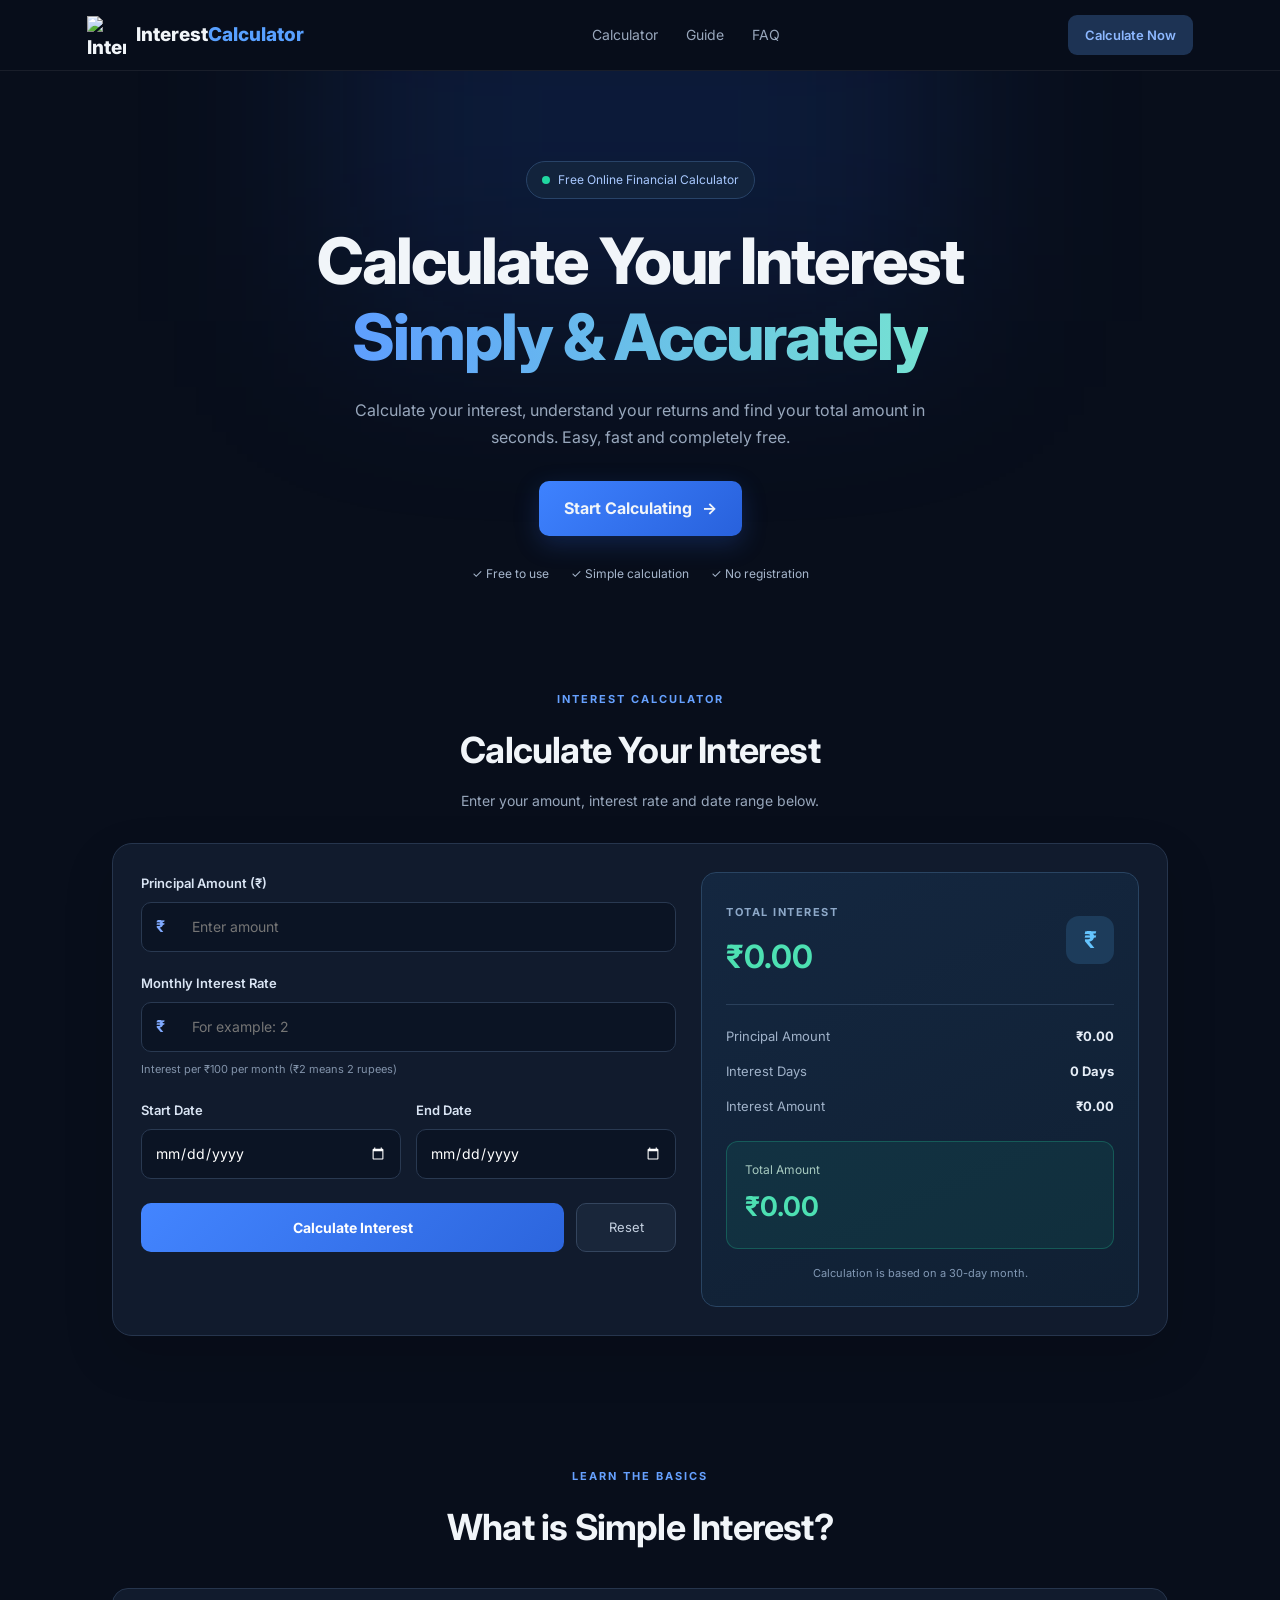
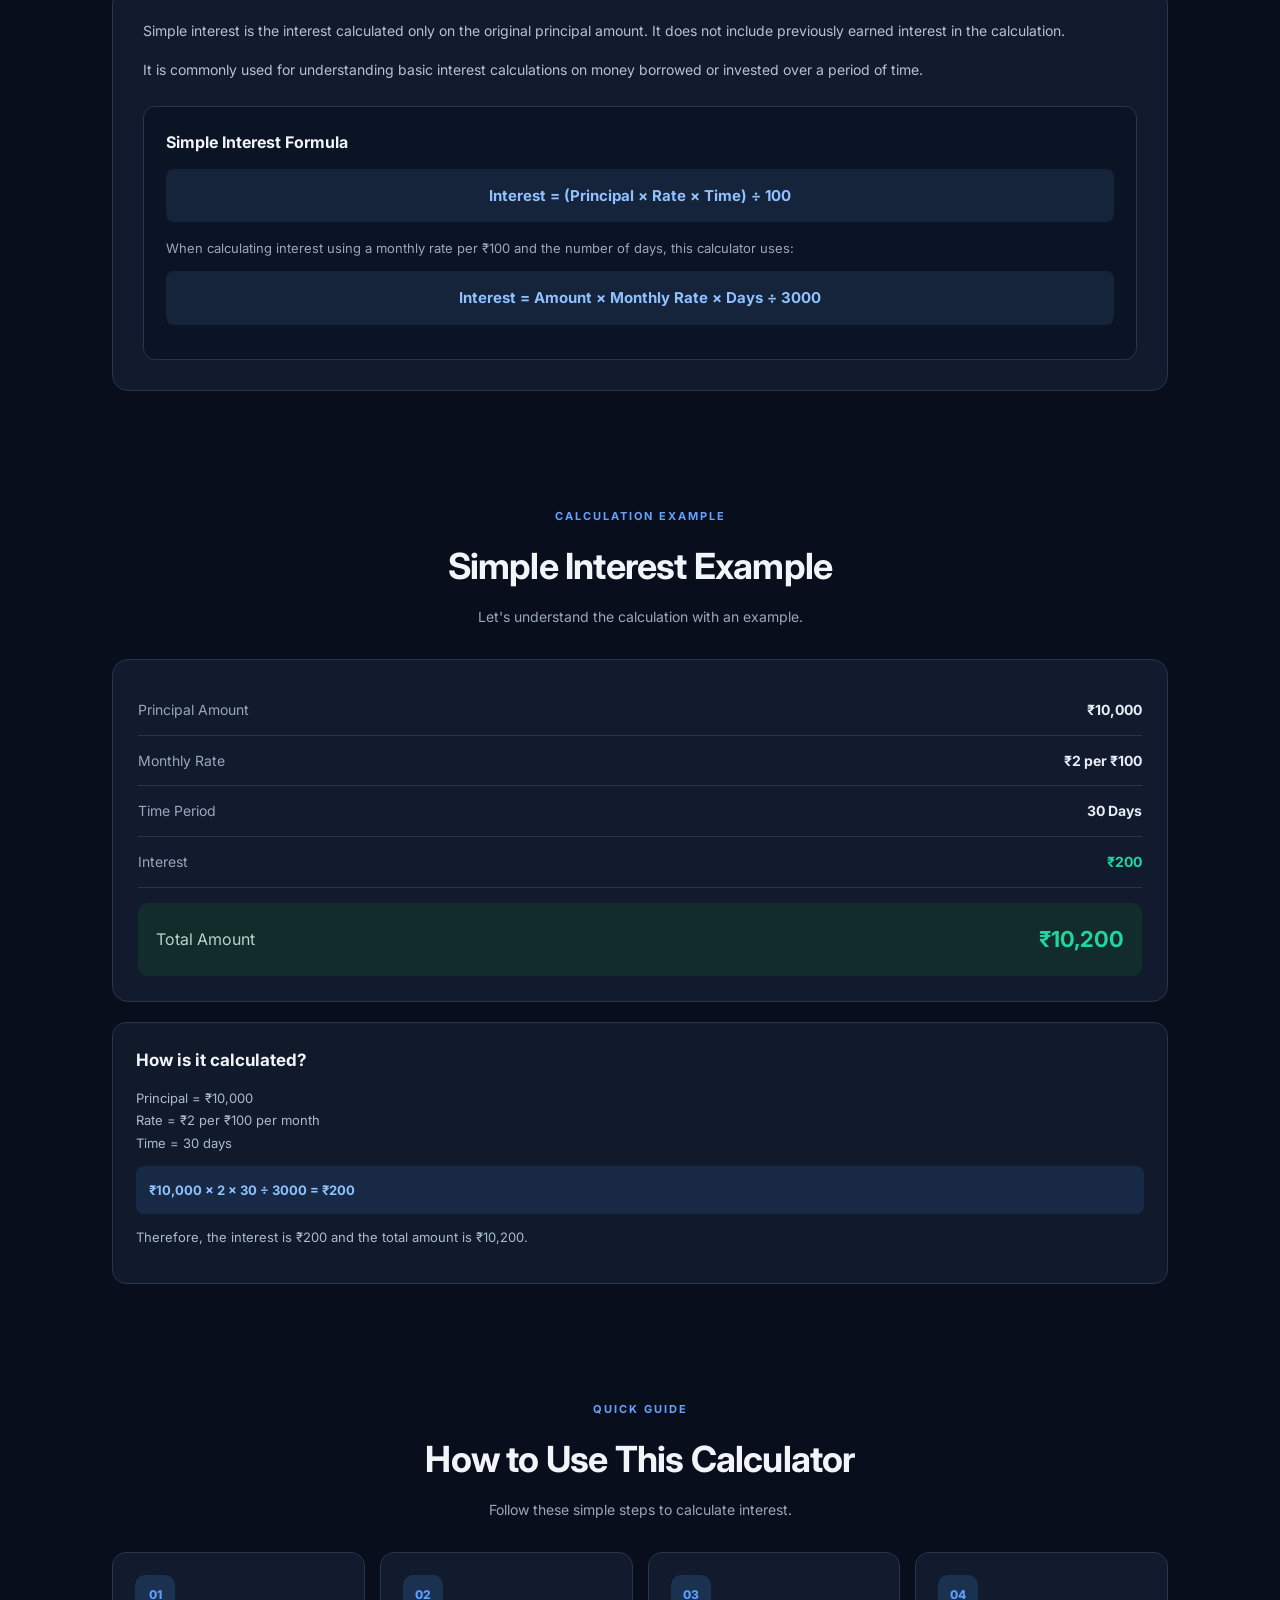
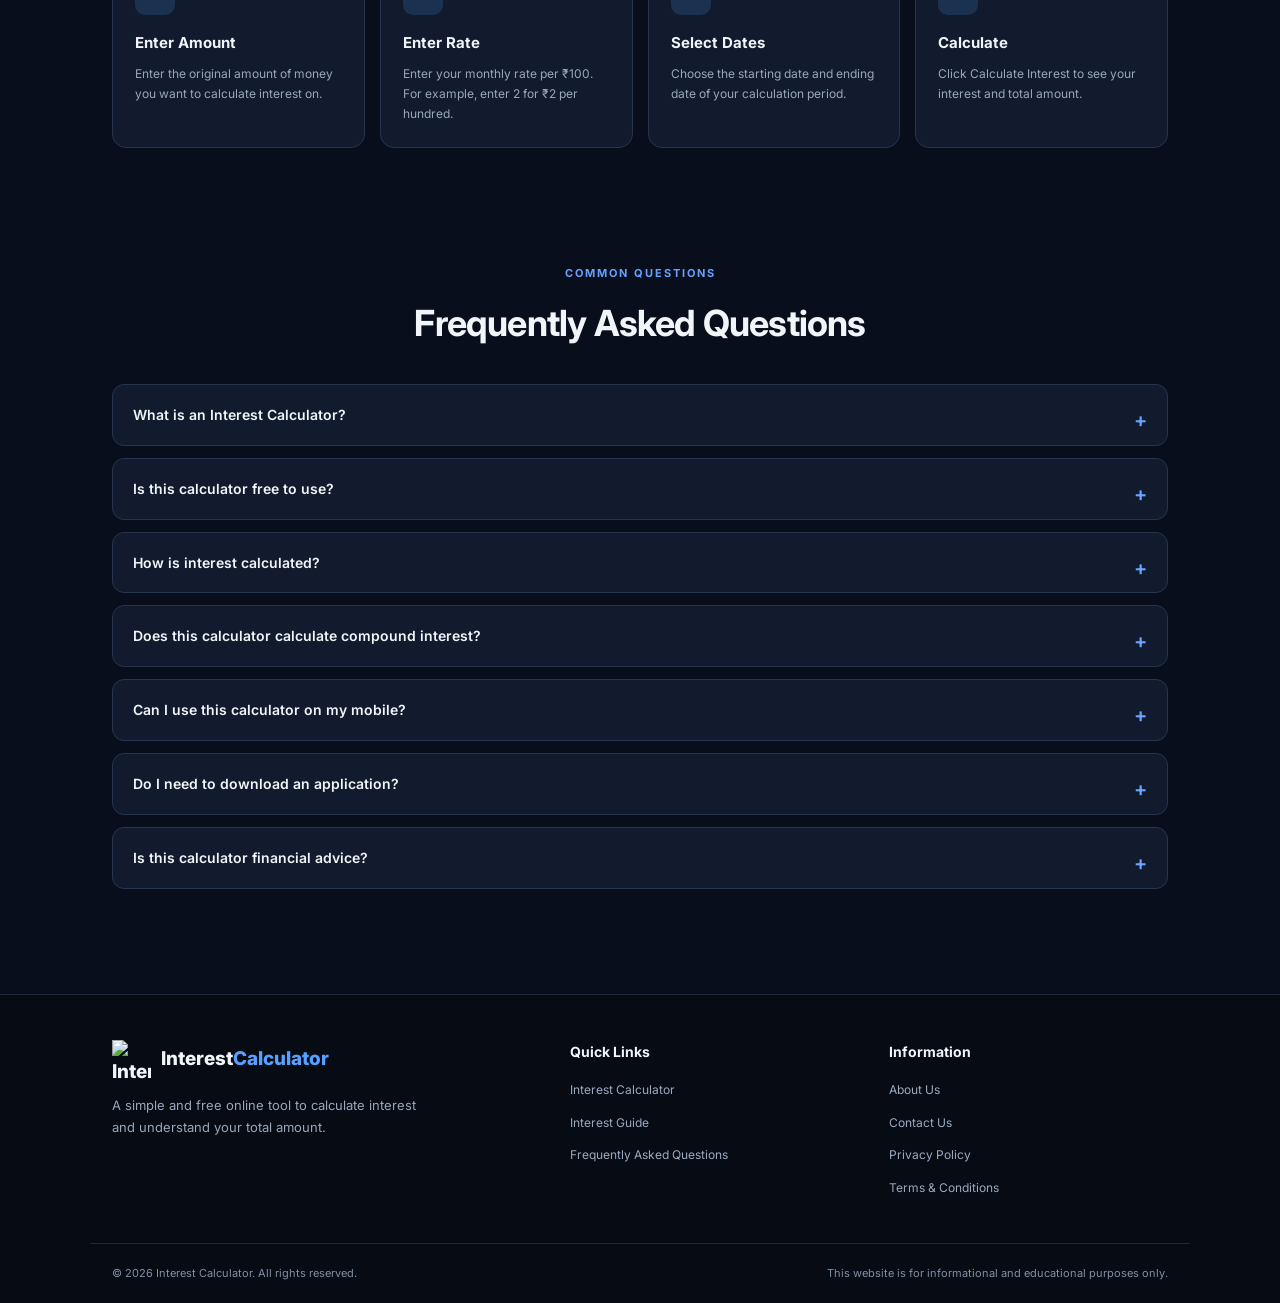
==== commit 7ea59fba: "Revise index.html for improved content and structure Updated the HTML structure and content for the " ====
--- a/index.html
+++ b/index.html
@@ -5,22 +5,43 @@
     <meta charset="UTF-8">
     <meta name="viewport" content="width=device-width, initial-scale=1.0">
 
-    <title>About Us - Interest Calculator</title>
-
-    <meta name="description" content="Learn about Interest Calculator, a free online tool designed to make simple interest calculations easy and understandable.">
+    <title>Interest Calculator - Calculate Simple Interest Online</title>
+
+    <meta name="description" content="Calculate simple interest quickly and easily with our free interest calculator. Enter amount, monthly rate and dates to calculate interest and total amount.">
+
+    <meta name="keywords" content="interest calculator, simple interest calculator, money interest calculator, interest calculation, monthly interest calculator">
+
+    <meta name="author" content="Interest Calculator">
 
     <meta name="robots" content="index, follow">
+
+    <meta name="theme-color" content="#0b1220">
 
     <link rel="icon" type="image/png"
     href="https://raw.githubusercontent.com/ManishKumar18k/Interest-Calculator/main/Glossy%20Rupee%20Investment%20Growth%20Icon.png">
 
     <link rel="stylesheet" href="styles.css">
-    <link rel="stylesheet" href="about.css">
+
+    <script type="application/ld+json">
+    {
+      "@context": "https://schema.org",
+      "@type": "WebApplication",
+      "name": "Interest Calculator",
+      "applicationCategory": "FinanceApplication",
+      "operatingSystem": "Any",
+      "description": "A free online calculator to calculate simple interest based on amount, monthly rate and date range.",
+      "offers": {
+        "@type": "Offer",
+        "price": "0",
+        "priceCurrency": "INR"
+      }
+    }
+    </script>
 </head>
 
 <body>
 
-    <!-- NAVIGATION -->
+    <!-- NAVBAR -->
     <header class="navbar">
         <div class="nav-container">
 
@@ -30,109 +51,327 @@
             </a>
 
             <nav class="nav-links">
-                <a href="index.html#calculator">Calculator</a>
-                <a href="index.html#guide">Guide</a>
-                <a href="index.html#faq">FAQ</a>
+                <a href="#calculator">Calculator</a>
+                <a href="#guide">Guide</a>
+                <a href="#faq">FAQ</a>
             </nav>
 
-            <a href="index.html#calculator" class="nav-button">
-                Calculate Now
-            </a>
+            <a href="#calculator" class="nav-button">Calculate Now</a>
 
         </div>
     </header>
 
 
-    <!-- ABOUT PAGE -->
-    <main class="about-main">
-
-        <section class="about-hero">
-
-            <div class="about-badge">ABOUT OUR WEBSITE</div>
-
-            <h1>Making Interest Calculation <span>Simple for Everyone</span></h1>
+    <!-- HERO SECTION -->
+    <section class="hero">
+
+        <div class="hero-content">
+
+            <div class="hero-badge">
+                <span class="badge-dot"></span>
+                Free Online Financial Calculator
+            </div>
+
+            <h1>Calculate Your Interest<br>
+                <span class="gradient-text">Simply & Accurately</span>
+            </h1>
 
             <p>
-                Our goal is to make financial calculations easy, quick and
-                understandable for everyone through simple online tools.
+                Calculate your interest, understand your returns and find your
+                total amount in seconds. Easy, fast and completely free.
             </p>
 
+            <a href="#calculator" class="primary-button">
+                Start Calculating <span>→</span>
+            </a>
+
+            <div class="hero-features">
+                <span>✓ Free to use</span>
+                <span>✓ Simple calculation</span>
+                <span>✓ No registration</span>
+            </div>
+
+        </div>
+
+    </section>
+
+
+    <!-- CALCULATOR -->
+    <main>
+
+        <section class="calculator-section" id="calculator">
+
+            <div class="section-heading">
+                <span class="section-label">INTEREST CALCULATOR</span>
+                <h2>Calculate Your Interest</h2>
+                <p>Enter your amount, interest rate and date range below.</p>
+            </div>
+
+            <div class="calculator-card">
+
+                <div class="calculator-form">
+
+                    <div class="input-group">
+
+                        <label for="principal">Principal Amount (₹)</label>
+
+                        <div class="input-box">
+                            <span class="input-icon">₹</span>
+                            <input type="number" id="principal"
+                            placeholder="Enter amount"
+                            min="1"
+                            step="0.01">
+                        </div>
+
+                    </div>
+
+
+                    <div class="input-group">
+
+                        <label for="rate">Monthly Interest Rate</label>
+
+                        <div class="input-box">
+                            <span class="input-icon">₹</span>
+                            <input type="number" id="rate"
+                            placeholder="For example: 2"
+                            min="0"
+                            step="0.01">
+                        </div>
+
+                        <small>Interest per ₹100 per month (₹2 means 2 rupees)</small>
+
+                    </div>
+
+
+                    <div class="date-row">
+
+                        <div class="input-group">
+
+                            <label for="startDate">Start Date</label>
+
+                            <div class="input-box">
+                                <input type="date" id="startDate">
+                            </div>
+
+                        </div>
+
+
+                        <div class="input-group">
+
+                            <label for="endDate">End Date</label>
+
+                            <div class="input-box">
+                                <input type="date" id="endDate">
+                            </div>
+
+                        </div>
+
+                    </div>
+
+
+                    <div class="button-row">
+
+                        <button type="button" id="calculateBtn" class="calculate-button">
+                            Calculate Interest
+                        </button>
+
+                        <button type="button" id="resetBtn" class="reset-button">
+                            Reset
+                        </button>
+
+                    </div>
+
+                    <p id="errorMessage" class="error-message"></p>
+
+                </div>
+
+
+                <!-- RESULT -->
+                <div class="result-card" id="resultCard">
+
+                    <div class="result-top">
+                        <div>
+                            <span class="result-label">TOTAL INTEREST</span>
+                            <h3 id="interestResult">₹0.00</h3>
+                        </div>
+
+                        <div class="result-icon">₹</div>
+                    </div>
+
+                    <div class="result-divider"></div>
+
+                    <div class="result-detail">
+                        <span>Principal Amount</span>
+                        <strong id="principalResult">₹0.00</strong>
+                    </div>
+
+                    <div class="result-detail">
+                        <span>Interest Days</span>
+                        <strong id="daysResult">0 Days</strong>
+                    </div>
+
+                    <div class="result-detail">
+                        <span>Interest Amount</span>
+                        <strong id="interestDetail">₹0.00</strong>
+                    </div>
+
+                    <div class="total-box">
+                        <span>Total Amount</span>
+                        <strong id="totalResult">₹0.00</strong>
+                    </div>
+
+                    <p class="result-note">
+                        Calculation is based on a 30-day month.
+                    </p>
+
+                </div>
+
+            </div>
+
         </section>
 
 
-        <section class="about-card">
-
-            <h2>Who We Are</h2>
-
-            <p>
-                Interest Calculator is a simple online website created to help
-                people calculate interest on money without complicated steps.
-                We believe that useful tools should be easy to understand and
-                accessible to everyone.
-            </p>
-
-            <p>
-                Our website provides a simple interest calculator where users
-                can enter an amount, monthly interest rate and date range to
-                calculate interest and the total amount.
-            </p>
+        <!-- ABOUT SIMPLE INTEREST -->
+        <section class="content-section" id="guide">
+
+            <div class="section-heading">
+                <span class="section-label">LEARN THE BASICS</span>
+                <h2>What is Simple Interest?</h2>
+            </div>
+
+            <div class="content-card">
+
+                <p>
+                    Simple interest is the interest calculated only on the
+                    original principal amount. It does not include previously
+                    earned interest in the calculation.
+                </p>
+
+                <p>
+                    It is commonly used for understanding basic interest
+                    calculations on money borrowed or invested over a period
+                    of time.
+                </p>
+
+                <div class="formula-box">
+
+                    <h3>Simple Interest Formula</h3>
+
+                    <div class="formula">
+                        Interest = (Principal × Rate × Time) ÷ 100
+                    </div>
+
+                    <p>
+                        When calculating interest using a monthly rate per ₹100
+                        and the number of days, this calculator uses:
+                    </p>
+
+                    <div class="formula">
+                        Interest = Amount × Monthly Rate × Days ÷ 3000
+                    </div>
+
+                </div>
+
+            </div>
 
         </section>
 
 
-        <section class="about-card">
-
-            <h2>Our Mission</h2>
-
-            <p>
-                Our mission is to provide simple, useful and easy-to-access
-                online calculation tools. We want to help users save time,
-                understand their calculations and get quick results without
-                downloading any application or creating an account.
-            </p>
+        <!-- EXAMPLE -->
+        <section class="content-section">
+
+            <div class="section-heading">
+                <span class="section-label">CALCULATION EXAMPLE</span>
+                <h2>Simple Interest Example</h2>
+                <p>Let's understand the calculation with an example.</p>
+            </div>
+
+            <div class="example-card">
+
+                <div class="example-item">
+                    <span>Principal Amount</span>
+                    <strong>₹10,000</strong>
+                </div>
+
+                <div class="example-item">
+                    <span>Monthly Rate</span>
+                    <strong>₹2 per ₹100</strong>
+                </div>
+
+                <div class="example-item">
+                    <span>Time Period</span>
+                    <strong>30 Days</strong>
+                </div>
+
+                <div class="example-item">
+                    <span>Interest</span>
+                    <strong class="green-text">₹200</strong>
+                </div>
+
+                <div class="example-total">
+                    <span>Total Amount</span>
+                    <strong>₹10,200</strong>
+                </div>
+
+            </div>
+
+            <div class="example-explanation">
+
+                <h3>How is it calculated?</h3>
+
+                <p>
+                    Principal = ₹10,000<br>
+                    Rate = ₹2 per ₹100 per month<br>
+                    Time = 30 days
+                </p>
+
+                <p class="calculation">
+                    ₹10,000 × 2 × 30 ÷ 3000 = ₹200
+                </p>
+
+                <p>
+                    Therefore, the interest is ₹200 and the total amount is
+                    ₹10,200.
+                </p>
+
+            </div>
 
         </section>
 
 
-        <section class="about-card">
-
-            <h2>What We Offer</h2>
-
-            <div class="about-features">
-
-                <div class="about-feature">
-                    <div class="feature-icon">₹</div>
-                    <h3>Interest Calculation</h3>
-                    <p>
-                        Calculate simple interest using the principal amount,
-                        monthly rate and number of days.
-                    </p>
-                </div>
-
-                <div class="about-feature">
-                    <div class="feature-icon">⚡</div>
-                    <h3>Easy to Use</h3>
-                    <p>
-                        A simple interface that makes calculations easy even
-                        for beginners.
-                    </p>
-                </div>
-
-                <div class="about-feature">
-                    <div class="feature-icon">📱</div>
-                    <h3>Mobile Friendly</h3>
-                    <p>
-                        Use the calculator on mobile phones, tablets and
-                        computers.
-                    </p>
-                </div>
-
-                <div class="about-feature">
-                    <div class="feature-icon">🆓</div>
-                    <h3>Free Access</h3>
-                    <p>
-                        Use our calculator without registration or subscription.
-                    </p>
+        <!-- HOW TO USE -->
+        <section class="content-section">
+
+            <div class="section-heading">
+                <span class="section-label">QUICK GUIDE</span>
+                <h2>How to Use This Calculator</h2>
+                <p>Follow these simple steps to calculate interest.</p>
+            </div>
+
+            <div class="steps-grid">
+
+                <div class="step-card">
+                    <div class="step-number">01</div>
+                    <h3>Enter Amount</h3>
+                    <p>Enter the original amount of money you want to calculate interest on.</p>
+                </div>
+
+                <div class="step-card">
+                    <div class="step-number">02</div>
+                    <h3>Enter Rate</h3>
+                    <p>Enter your monthly rate per ₹100. For example, enter 2 for ₹2 per hundred.</p>
+                </div>
+
+                <div class="step-card">
+                    <div class="step-number">03</div>
+                    <h3>Select Dates</h3>
+                    <p>Choose the starting date and ending date of your calculation period.</p>
+                </div>
+
+                <div class="step-card">
+                    <div class="step-number">04</div>
+                    <h3>Calculate</h3>
+                    <p>Click Calculate Interest to see your interest and total amount.</p>
                 </div>
 
             </div>
@@ -140,62 +379,75 @@
         </section>
 
 
-        <section class="about-card">
-
-            <h2>How Our Calculator Works</h2>
-
-            <p>
-                Our calculator uses a simple interest calculation method.
-                Users enter the principal amount, monthly rate per ₹100,
-                start date and end date.
-            </p>
-
-            <div class="about-formula">
-                Interest = Amount × Rate × Days ÷ 3000
-            </div>
-
-            <p>
-                The calculation is based on a 30-day month. The calculator
-                displays the interest amount and total amount so users can
-                understand the result easily.
-            </p>
-
-        </section>
-
-
-        <section class="about-card">
-
-            <h2>Our Commitment</h2>
-
-            <p>
-                We aim to keep our website simple, accessible and helpful.
-                We continuously work to improve the user experience and
-                provide accurate calculations based on the inputs provided
-                by the user.
-            </p>
-
-            <p>
-                We also value user privacy. Please read our Privacy Policy
-                to understand how information may be handled when you use
-                our website.
-            </p>
-
-        </section>
-
-
-        <section class="about-contact">
-
-            <h2>Have a Question or Suggestion?</h2>
-
-            <p>
-                We welcome feedback, suggestions and questions about our
-                website. If you have something to share, please visit
-                our contact page.
-            </p>
-
-            <a href="contact.html" class="about-contact-button">
-                Contact Us →
-            </a>
+        <!-- FAQ -->
+        <section class="content-section faq-section" id="faq">
+
+            <div class="section-heading">
+                <span class="section-label">COMMON QUESTIONS</span>
+                <h2>Frequently Asked Questions</h2>
+            </div>
+
+            <div class="faq-list">
+
+                <details class="faq-item">
+                    <summary>What is an Interest Calculator?</summary>
+                    <p>
+                        An interest calculator is a tool that helps you calculate
+                        interest on a principal amount based on a rate and time period.
+                    </p>
+                </details>
+
+                <details class="faq-item">
+                    <summary>Is this calculator free to use?</summary>
+                    <p>
+                        Yes, this calculator is free to use. You do not need to
+                        create an account or register.
+                    </p>
+                </details>
+
+                <details class="faq-item">
+                    <summary>How is interest calculated?</summary>
+                    <p>
+                        Interest is calculated using the principal amount,
+                        monthly rate per ₹100 and the number of days.
+                        The calculation assumes a 30-day month.
+                    </p>
+                </details>
+
+                <details class="faq-item">
+                    <summary>Does this calculator calculate compound interest?</summary>
+                    <p>
+                        No. This calculator currently calculates simple interest.
+                        Compound interest calculations are different because
+                        interest may be added to the principal over time.
+                    </p>
+                </details>
+
+                <details class="faq-item">
+                    <summary>Can I use this calculator on my mobile?</summary>
+                    <p>
+                        Yes. The website is designed to work on mobile phones,
+                        tablets and desktop computers.
+                    </p>
+                </details>
+
+                <details class="faq-item">
+                    <summary>Do I need to download an application?</summary>
+                    <p>
+                        No. You can use this calculator directly in your web browser.
+                    </p>
+                </details>
+
+                <details class="faq-item">
+                    <summary>Is this calculator financial advice?</summary>
+                    <p>
+                        No. This calculator is only a calculation tool.
+                        It does not provide financial, investment or legal advice.
+                        Please verify your rate and calculation before making decisions.
+                    </p>
+                </details>
+
+            </div>
 
         </section>
 
@@ -215,8 +467,8 @@
                 </a>
 
                 <p>
-                    A simple and free online tool to calculate interest
-                    and understand your total amount.
+                    A simple and free online tool to calculate interest and
+                    understand your total amount.
                 </p>
 
             </div>
@@ -226,9 +478,9 @@
 
                 <h3>Quick Links</h3>
 
-                <a href="index.html#calculator">Calculator</a>
-                <a href="index.html#guide">Interest Guide</a>
-                <a href="index.html#faq">FAQ</a>
+                <a href="#calculator">Interest Calculator</a>
+                <a href="#guide">Interest Guide</a>
+                <a href="#faq">Frequently Asked Questions</a>
 
             </div>
 
@@ -249,10 +501,10 @@
 
         <div class="footer-bottom">
 
-            <p>© <span id="aboutYear"></span> Interest Calculator. All rights reserved.</p>
+            <p>© <span id="currentYear"></span> Interest Calculator. All rights reserved.</p>
 
             <p class="disclaimer">
-                For informational and educational purposes only.
+                This website is for informational and educational purposes only.
             </p>
 
         </div>
@@ -260,10 +512,7 @@
     </footer>
 
 
-    <script>
-        document.getElementById("aboutYear").textContent =
-            new Date().getFullYear();
-    </script>
+    <script src="script.js"></script>
 
 </body>
 </html>
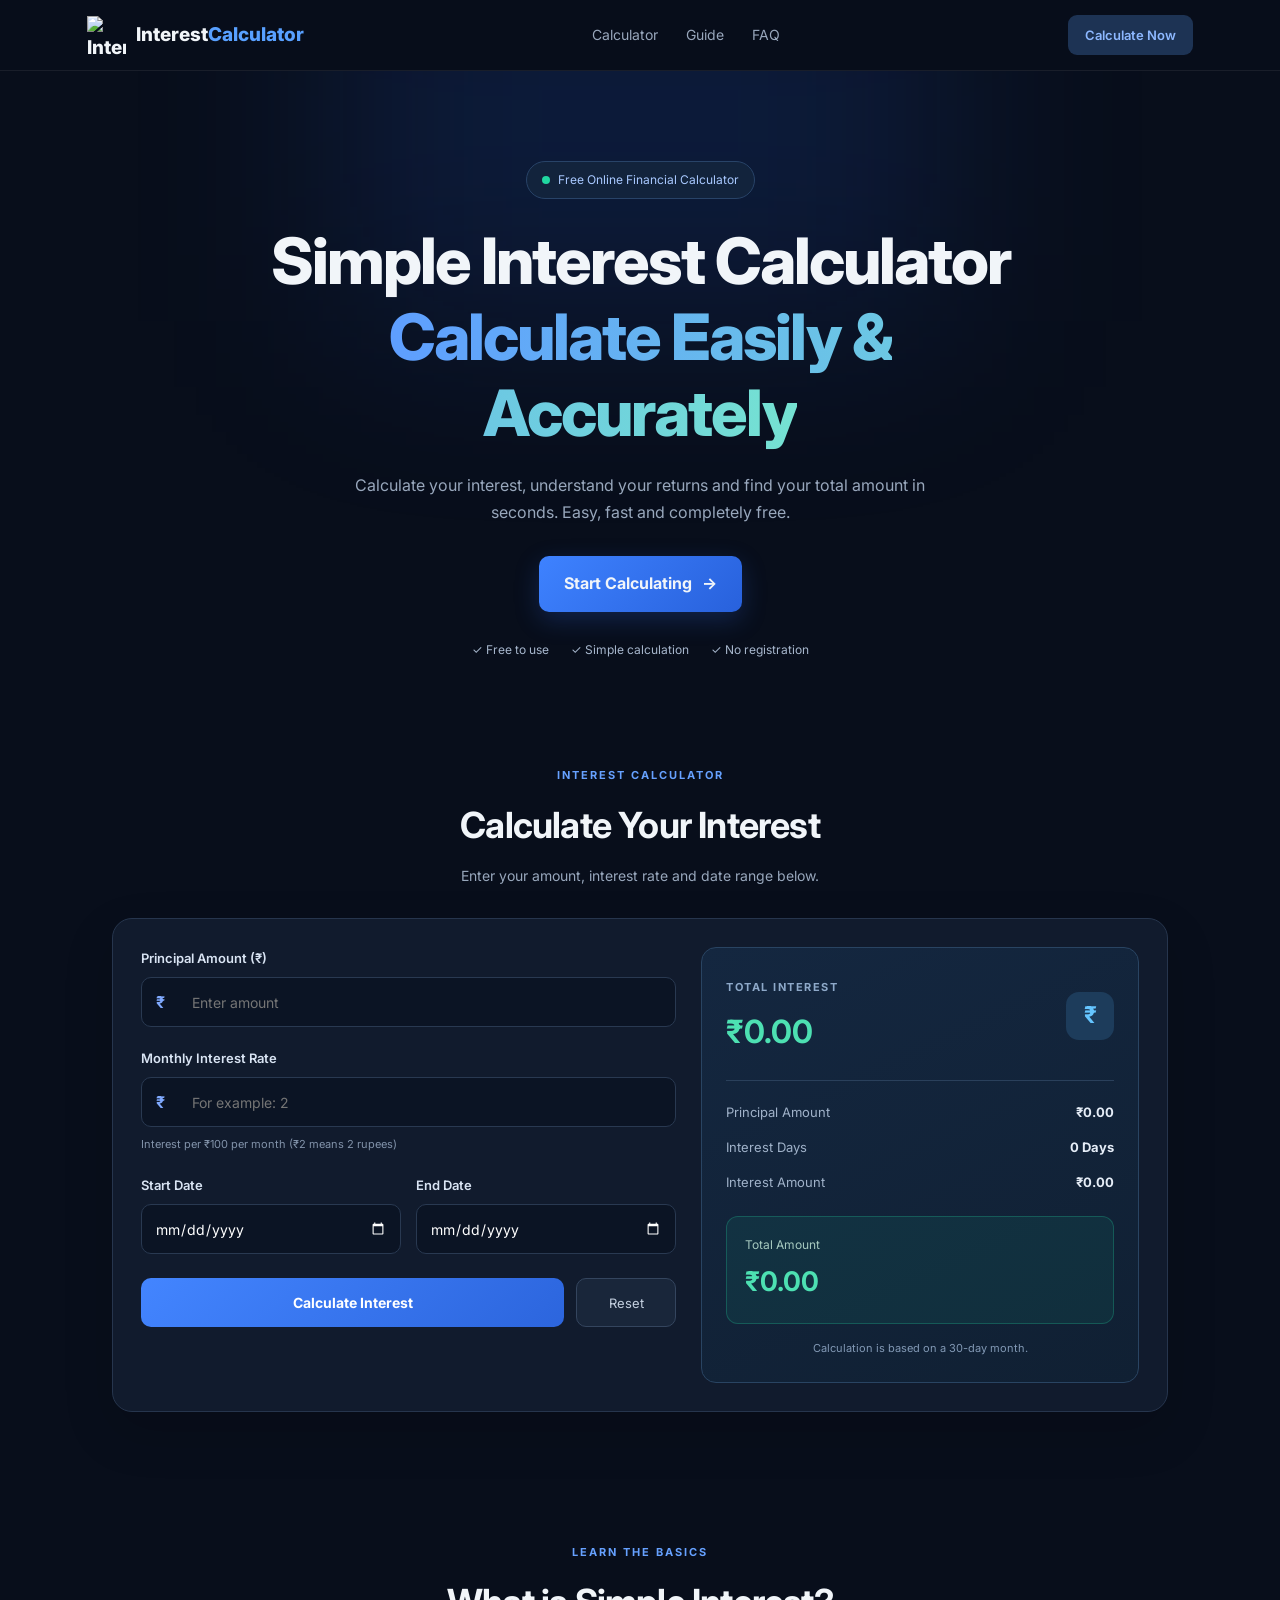
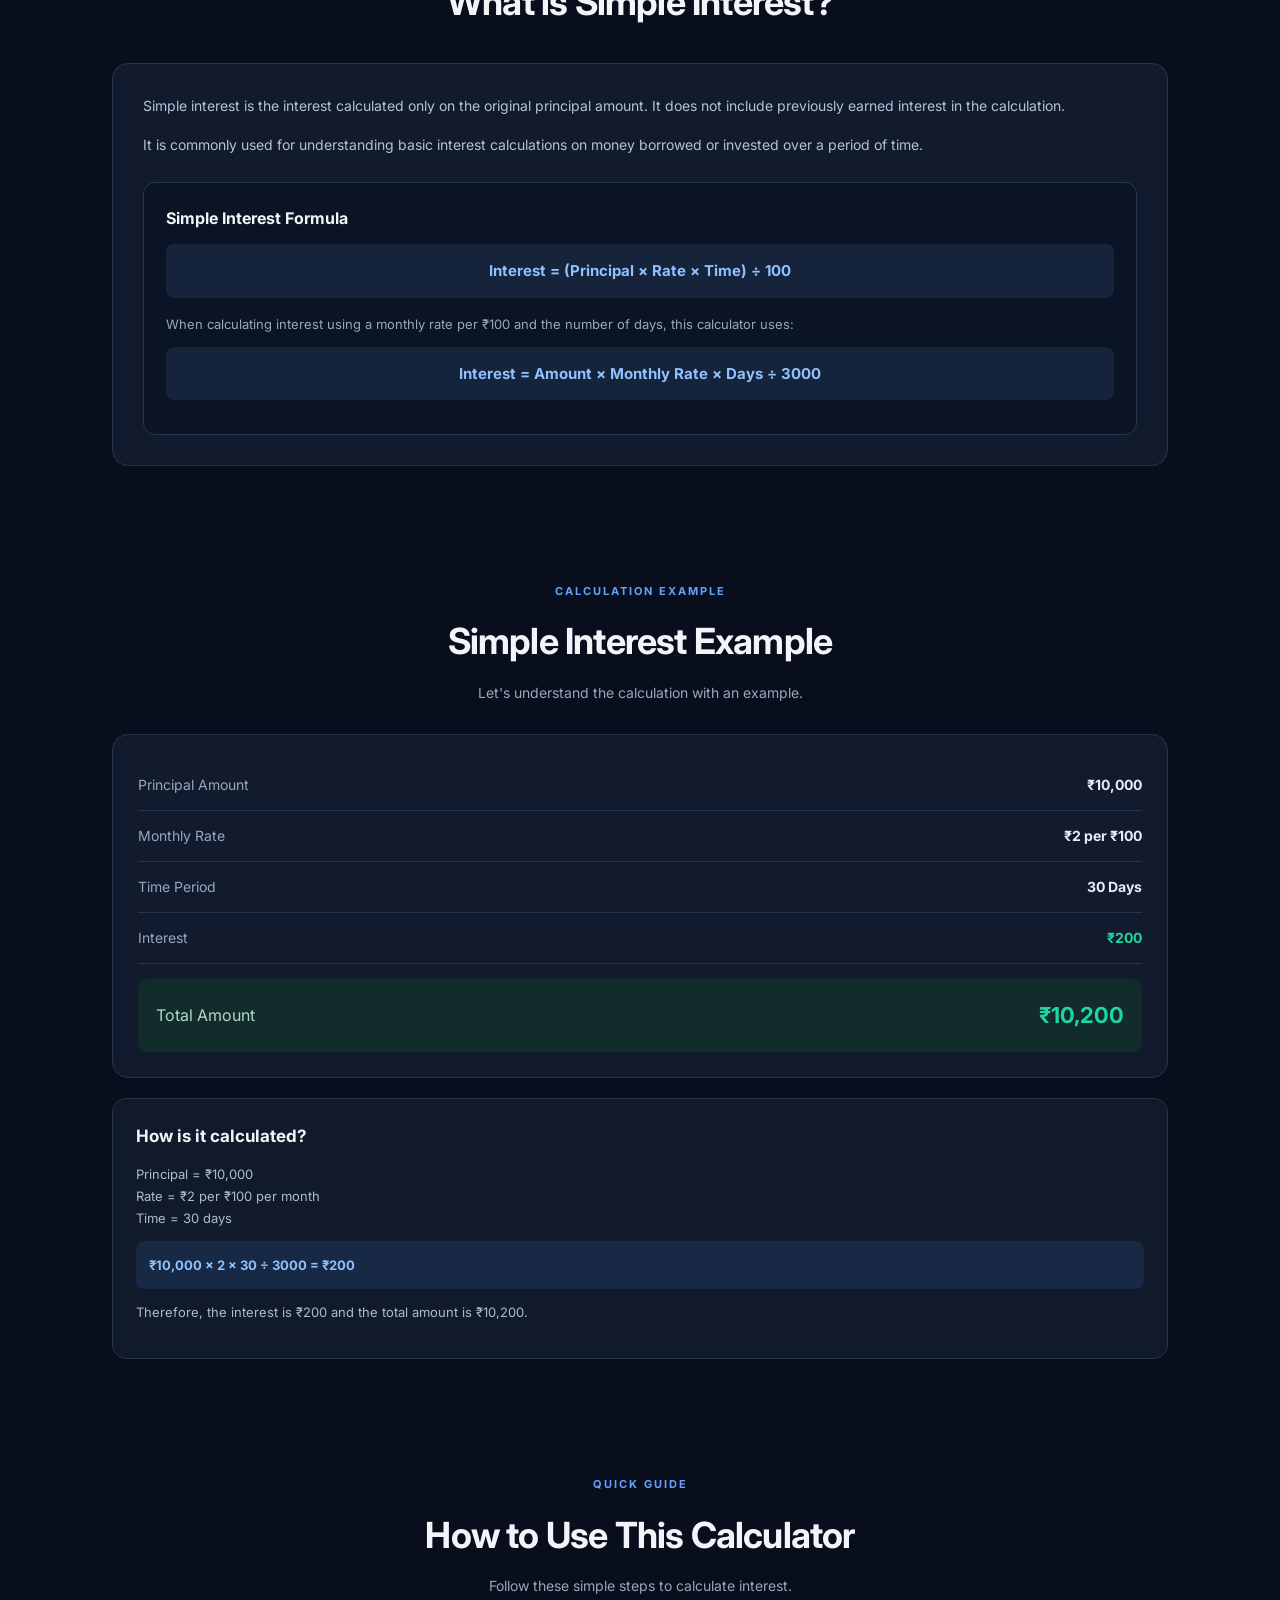
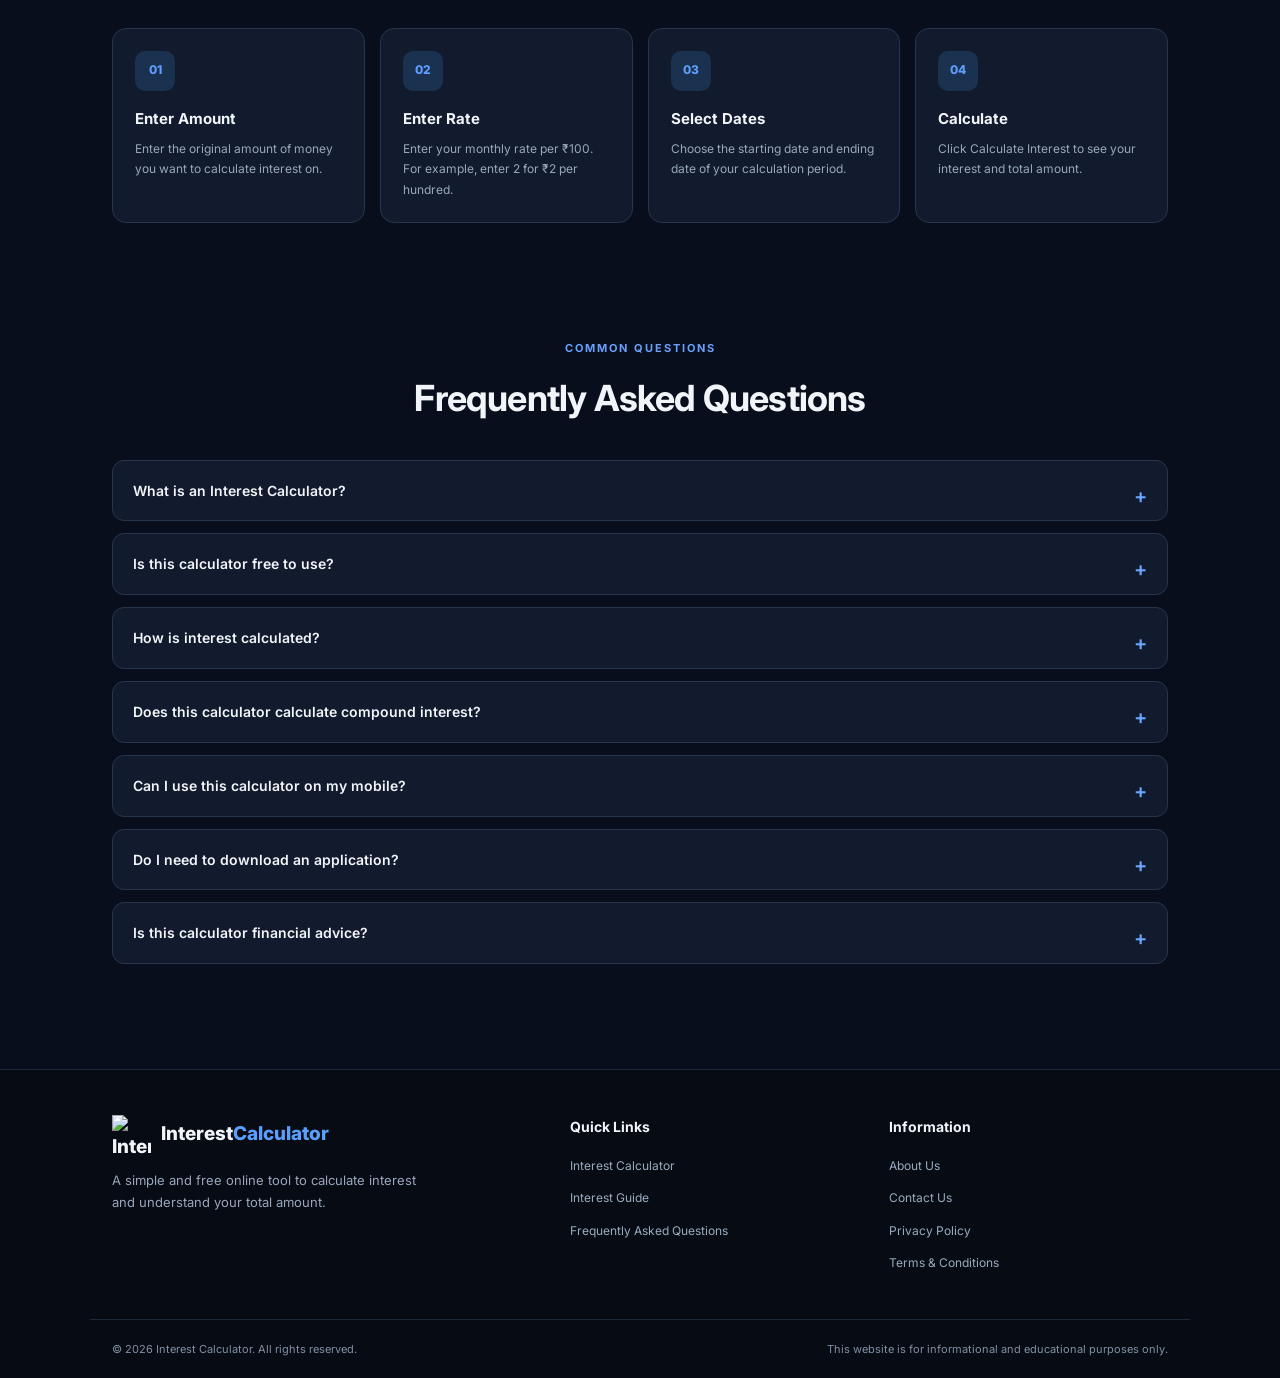
==== commit 0b9b6d35: "Update index.html" ====
--- a/index.html
+++ b/index.html
@@ -5,17 +5,23 @@
     <meta charset="UTF-8">
     <meta name="viewport" content="width=device-width, initial-scale=1.0">
 
-    <title>Interest Calculator - Calculate Simple Interest Online</title>
-
-    <meta name="description" content="Calculate simple interest quickly and easily with our free interest calculator. Enter amount, monthly rate and dates to calculate interest and total amount.">
-
-    <meta name="keywords" content="interest calculator, simple interest calculator, money interest calculator, interest calculation, monthly interest calculator">
-
-    <meta name="author" content="Interest Calculator">
-
-    <meta name="robots" content="index, follow">
-
-    <meta name="theme-color" content="#0b1220">
+    
+<title>Simple Interest Calculator | Monthly Interest Online</title>
+
+<meta name="description" content="Free online simple interest calculator. Calculate monthly interest on money using principal amount, monthly rate and dates. Find interest and total amount instantly.">
+
+<meta name="robots" content="index, follow">
+
+<link rel="canonical" href="https://interest-calculator.pubgloverproshot.workers.dev/">
+
+<meta property="og:title" content="Simple Interest Calculator - Free Online Tool">
+
+<meta property="og:description" content="Calculate simple interest, monthly interest and total amount easily with our free online calculator.">
+
+<meta property="og:url" content="https://interest-calculator.pubgloverproshot.workers.dev/">
+
+<meta property="og:type" content="website">
+
 
     <link rel="icon" type="image/png"
     href="https://raw.githubusercontent.com/ManishKumar18k/Interest-Calculator/main/Glossy%20Rupee%20Investment%20Growth%20Icon.png">
@@ -72,9 +78,9 @@
                 Free Online Financial Calculator
             </div>
 
-            <h1>Calculate Your Interest<br>
-                <span class="gradient-text">Simply & Accurately</span>
-            </h1>
+            <h1>Simple Interest Calculator<br>
+    <span class="gradient-text">Calculate Easily & Accurately</span>
+</h1>
 
             <p>
                 Calculate your interest, understand your returns and find your
@@ -491,7 +497,7 @@
 
                 <a href="about.html">About Us</a>
                 <a href="contact.html">Contact Us</a>
-                <a href="privacy-policy.html">Privacy Policy</a>
+                <a href="privacy.html">Privacy Policy</a>
                 <a href="terms.html">Terms & Conditions</a>
 
             </div>
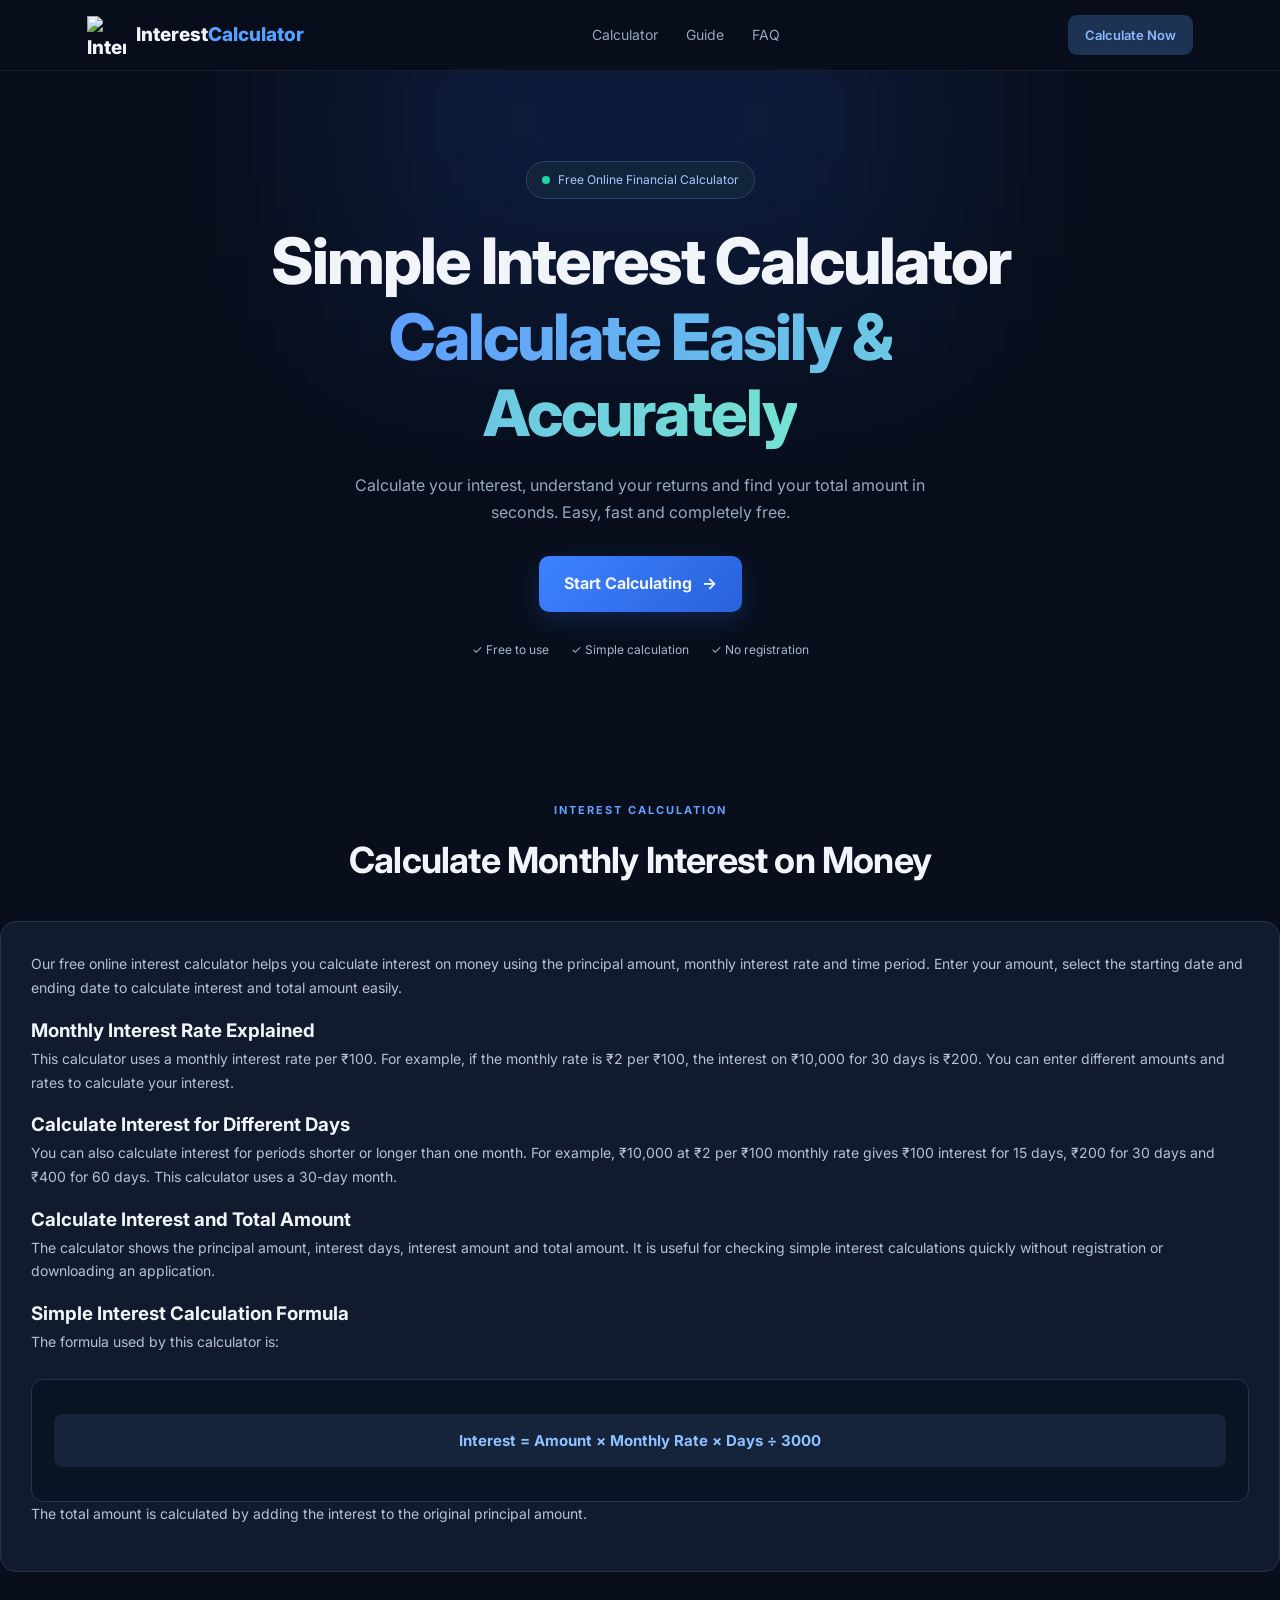
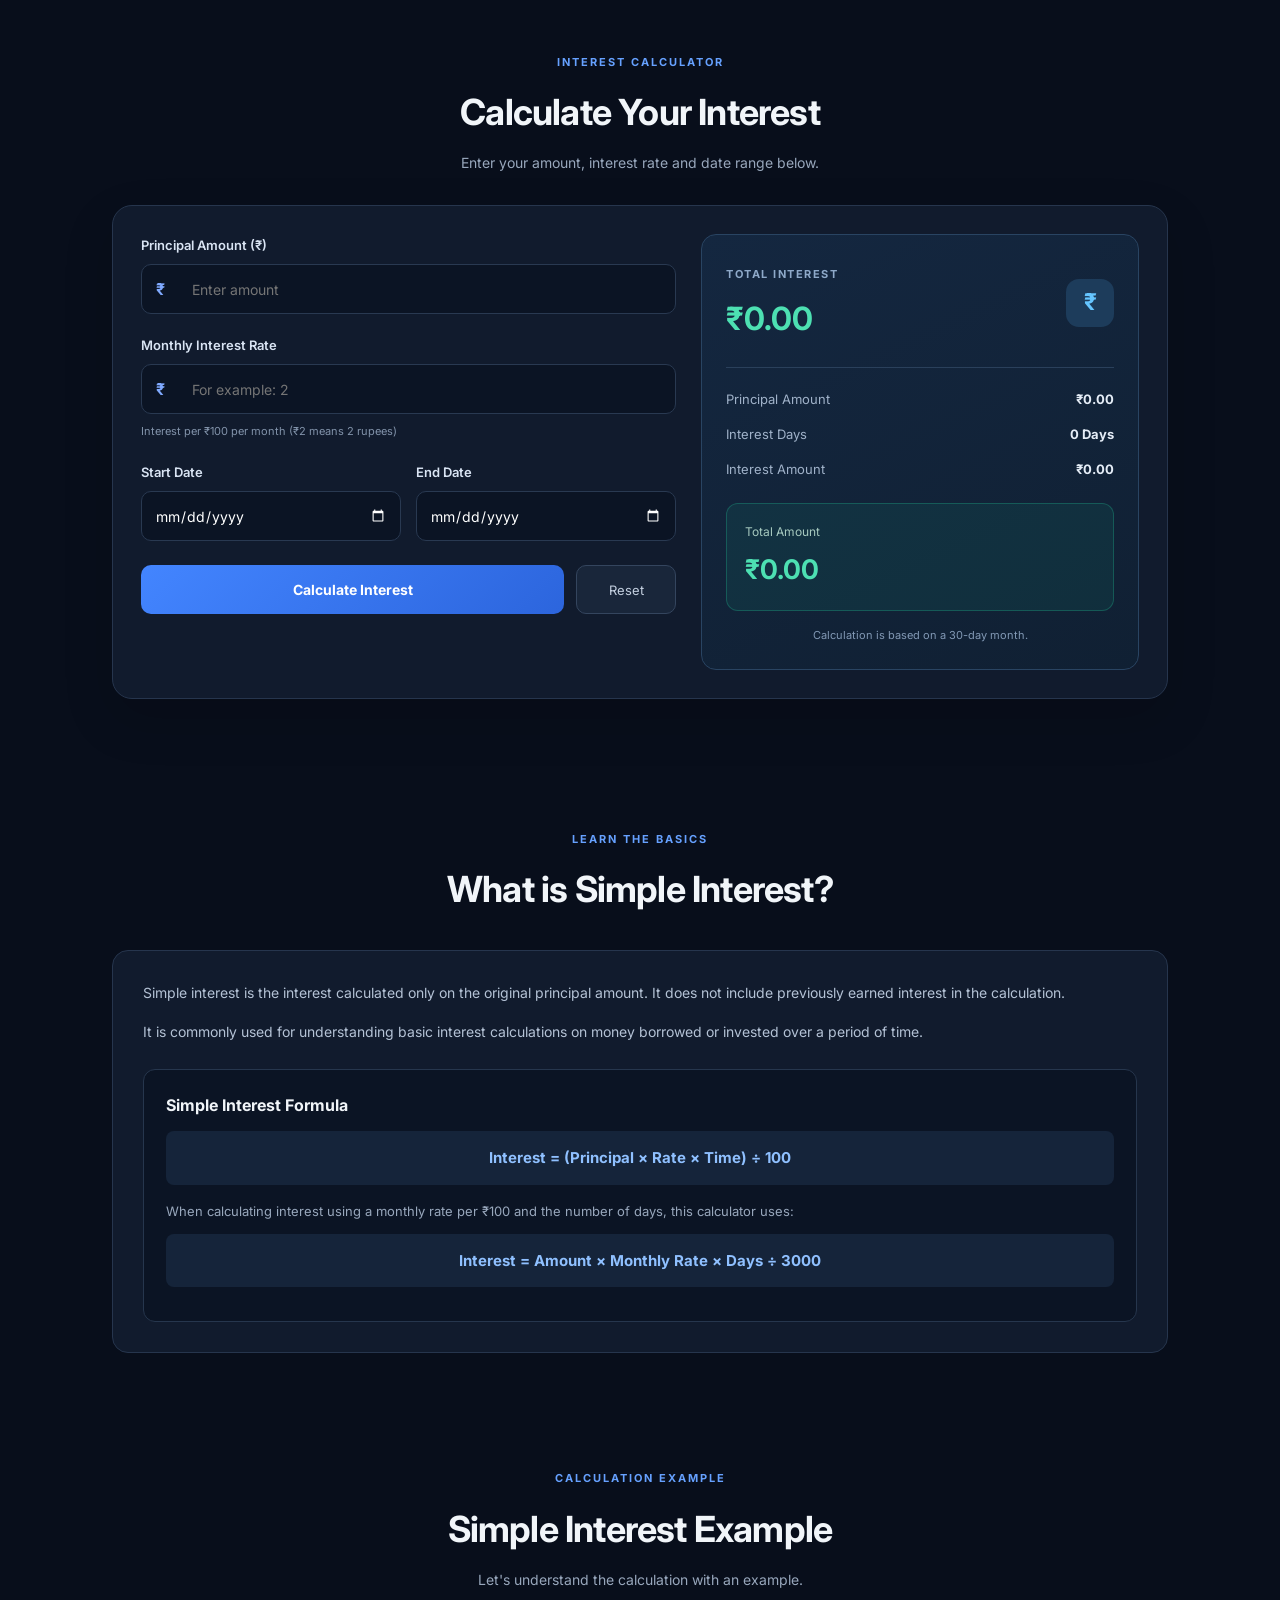
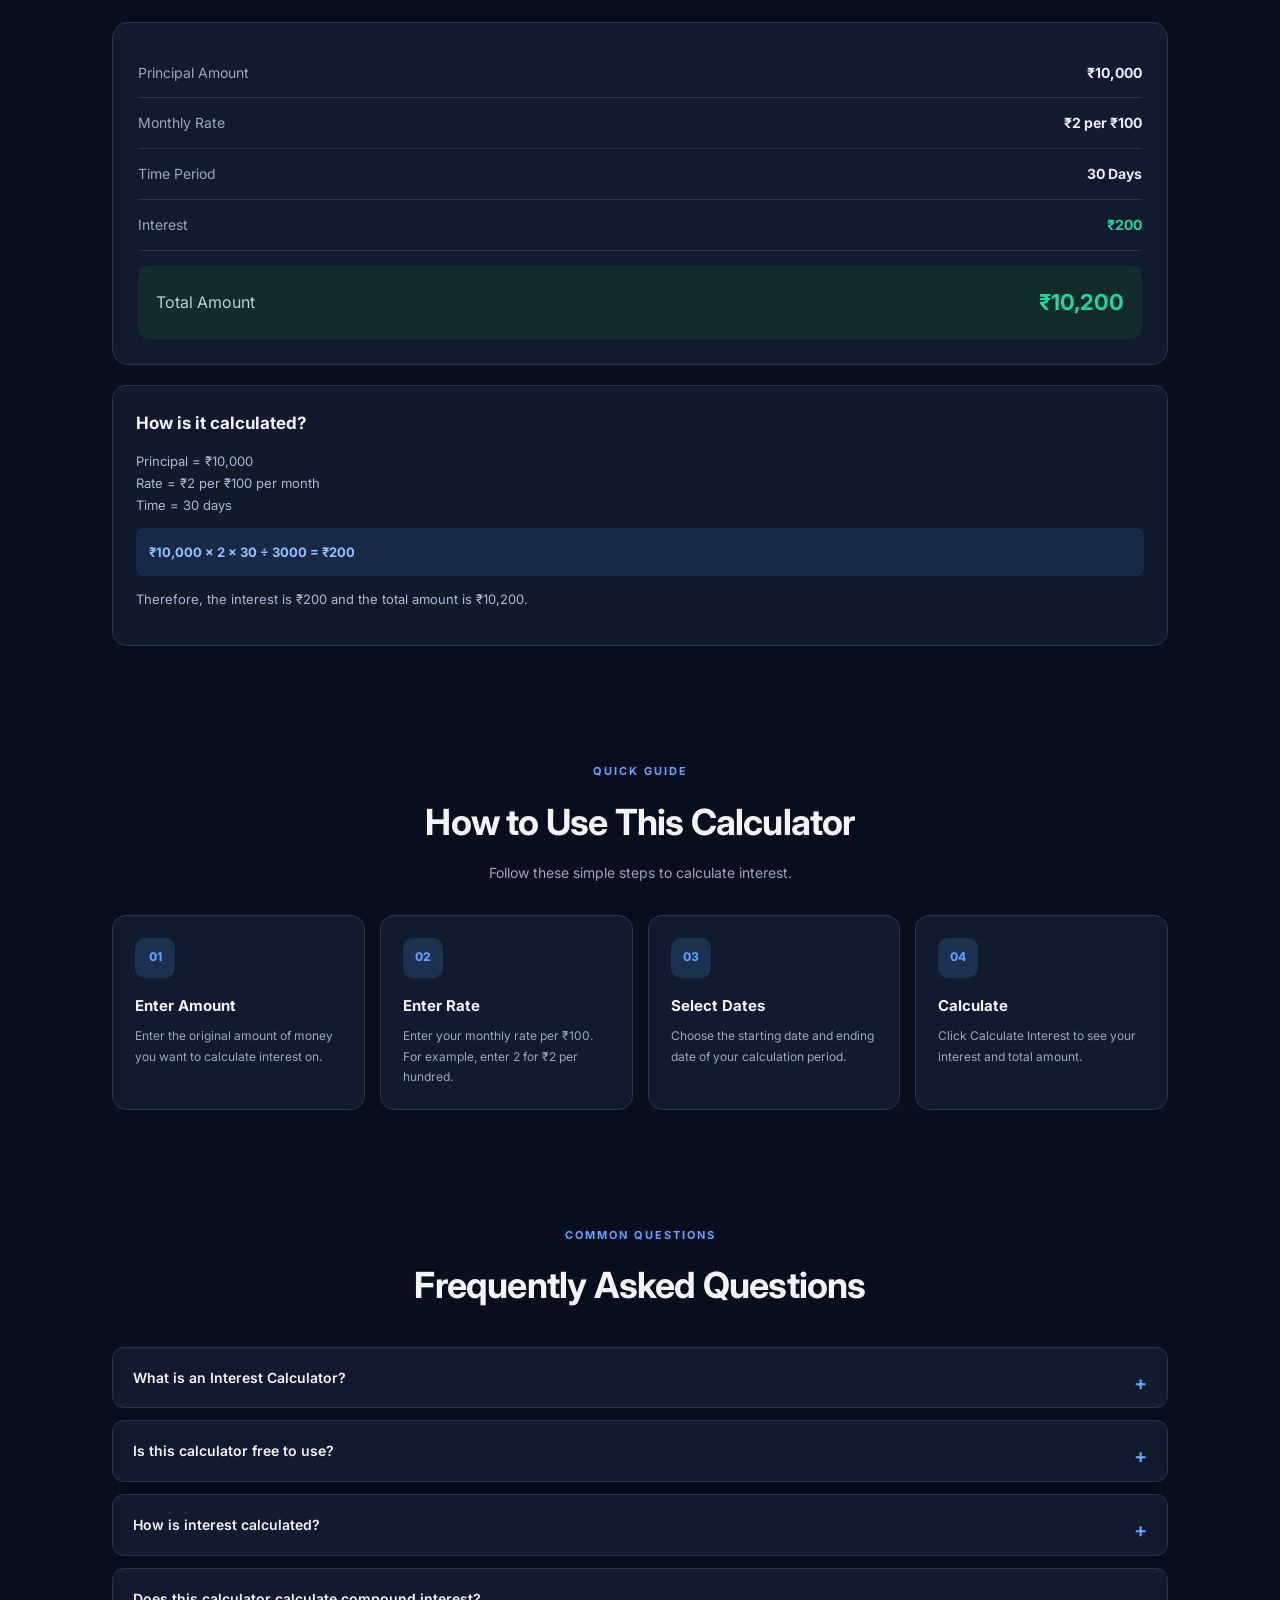
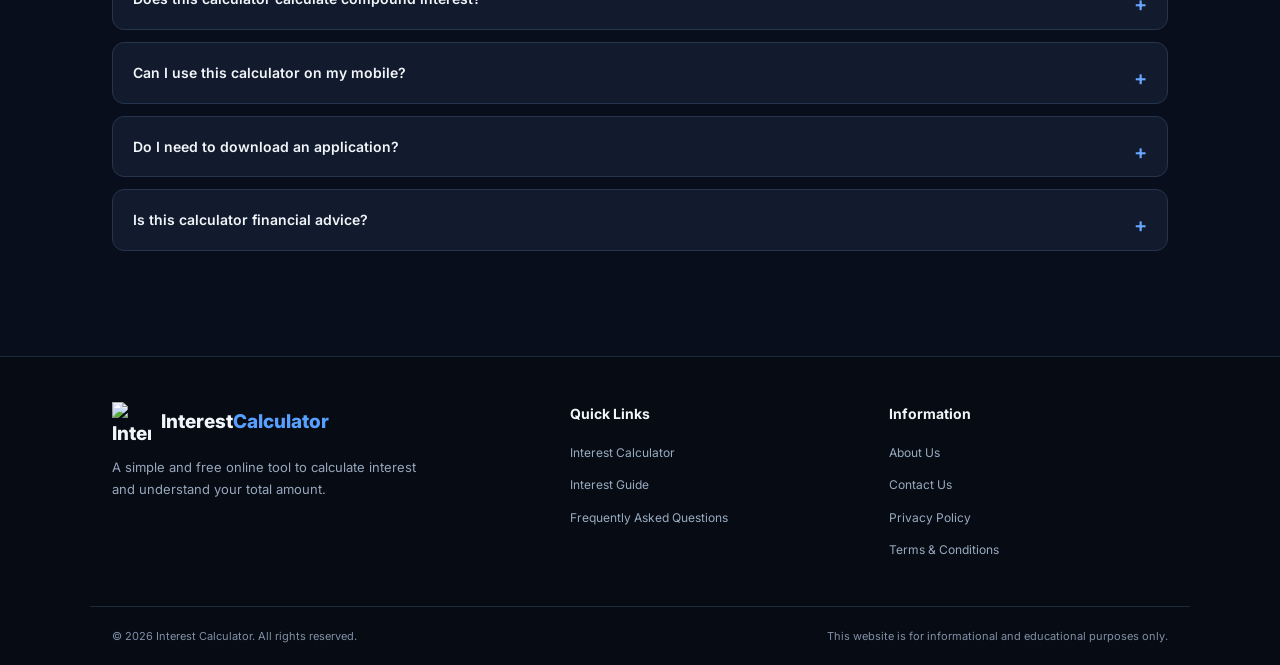
==== commit d98b74af: "Update index.html" ====
--- a/index.html
+++ b/index.html
@@ -101,6 +101,64 @@
 
     </section>
 
+<!-- SEO CONTENT SECTION -->
+<section class="content-section">
+    <div class="section-heading">
+        <span class="section-label">INTEREST CALCULATION</span>
+        <h2>Calculate Monthly Interest on Money</h2>
+    </div>
+
+    <div class="content-card">
+        <p>
+            Our free online interest calculator helps you calculate interest
+            on money using the principal amount, monthly interest rate and
+            time period. Enter your amount, select the starting date and
+            ending date to calculate interest and total amount easily.
+        </p>
+
+        <h3>Monthly Interest Rate Explained</h3>
+        <p>
+            This calculator uses a monthly interest rate per ₹100.
+            For example, if the monthly rate is ₹2 per ₹100, the interest
+            on ₹10,000 for 30 days is ₹200. You can enter different amounts
+            and rates to calculate your interest.
+        </p>
+
+        <h3>Calculate Interest for Different Days</h3>
+        <p>
+            You can also calculate interest for periods shorter or longer
+            than one month. For example, ₹10,000 at ₹2 per ₹100 monthly
+            rate gives ₹100 interest for 15 days, ₹200 for 30 days and
+            ₹400 for 60 days. This calculator uses a 30-day month.
+        </p>
+
+        <h3>Calculate Interest and Total Amount</h3>
+        <p>
+            The calculator shows the principal amount, interest days,
+            interest amount and total amount. It is useful for checking
+            simple interest calculations quickly without registration
+            or downloading an application.
+        </p>
+
+        <h3>Simple Interest Calculation Formula</h3>
+        <p>
+            The formula used by this calculator is:
+        </p>
+
+        <div class="formula-box">
+            <div class="formula">
+                Interest = Amount × Monthly Rate × Days ÷ 3000
+            </div>
+        </div>
+
+        <p>
+            The total amount is calculated by adding the interest
+            to the original principal amount.
+        </p>
+    </div>
+</section>
+<!-- END SEO CONTENT SECTION -->
+
 
     <!-- CALCULATOR -->
     <main>
